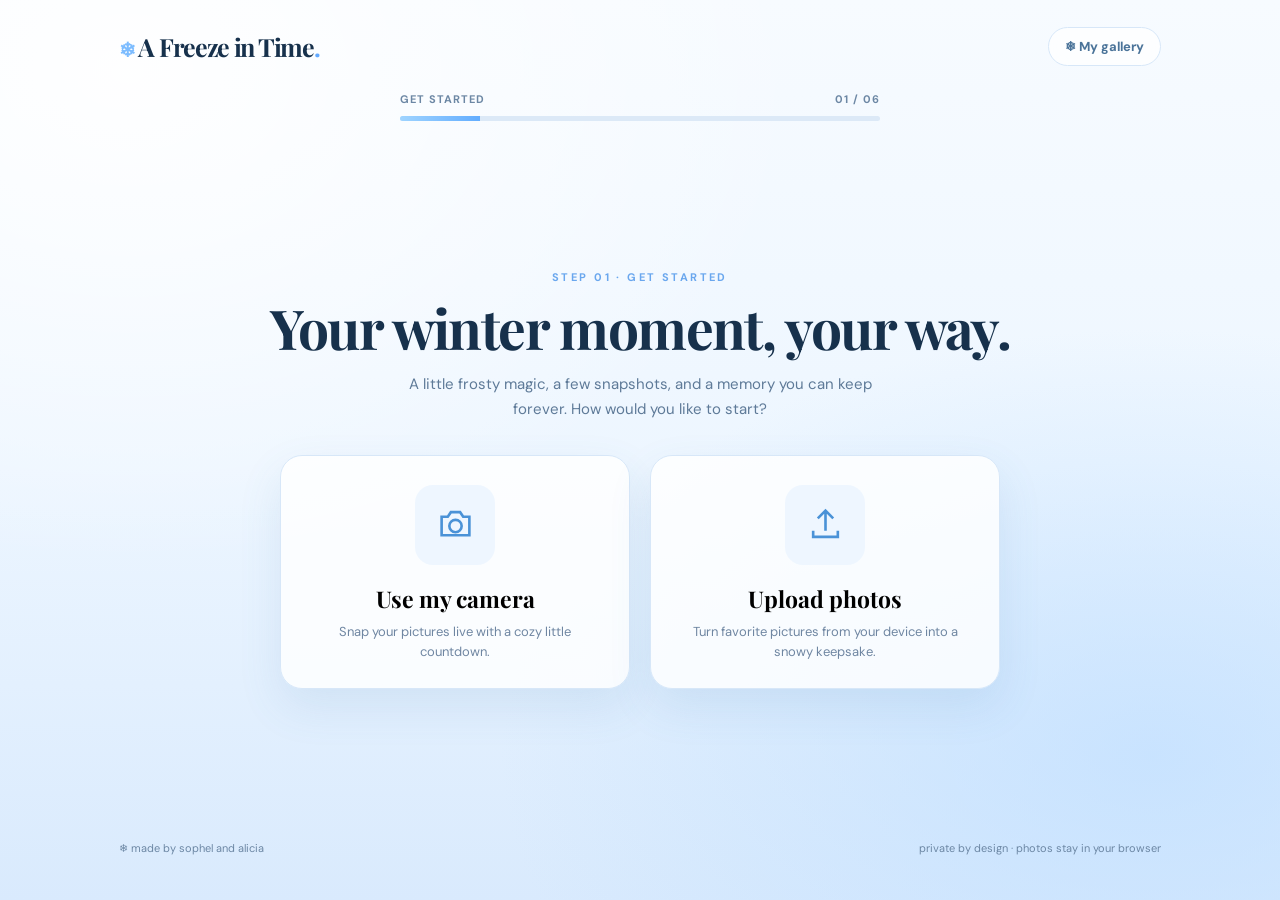
==== index.html @ fb5905a2 "Update title and footer text in index.html" ====
<!doctype html>
<html lang="en">
  <head>
    <meta charset="UTF-8" />
    <meta name="viewport" content="width=device-width,initial-scale=1.0" />
    <meta name="theme-color" content="#dff1ff" />
    <title>A Freeze In Time — Photos Captured in a Snowglobe</title>
    <link rel="preconnect" href="https://fonts.googleapis.com" />
    <link rel="preconnect" href="https://fonts.gstatic.com" crossorigin />
    <link
      href="https://fonts.googleapis.com/css2?family=DM+Sans:wght@400;500;600;700&family=Playfair+Display:wght@500;600;700&family=Dancing+Script:wght@400;500;600;700&display=swap"
      rel="stylesheet"
    />
    <link rel="stylesheet" href="style.css" />
  </head>
  <body>
    <div class="snow-layer" aria-hidden="true">
      <span class="snowflake">❄</span><span class="snowflake">❄</span
      ><span class="snowflake">✦</span><span class="snowflake">❄</span
      ><span class="snowflake">✦</span><span class="snowflake">❄</span
      ><span class="snowflake">✦</span><span class="snowflake">❄</span
      ><span class="snowflake">✦</span><span class="snowflake">❄</span
      ><span class="snowflake">✦</span><span class="snowflake">❄</span>
    </div>
    <div id="cursorSnow" aria-hidden="true"></div>
    <div class="shell">
      <header class="brand">
        <div class="logo">
          <span class="flower">❄</span> A Freeze in Time<span style="color: #62a9ff"
            >.</span
          >
        </div>
        <a class="gallery-top-link" href="gallery.html">❄ My gallery</a>
      </header>
      <div class="progress-wrap">
        <div class="progress-label">
          <span id="progressName">Let's begin</span
          ><span id="progressNum">01 / 06</span>
        </div>
        <div class="track"><div id="progressBar"></div></div>
      </div>
      <main id="main" aria-live="polite"></main>
      <footer class="footer">
        <span>❄ made by sophel and alicia</span
        ><span>private by design · photos stay in your browser</span>
      </footer>
    </div>
    <script src="gallery-db.js"></script>
    <script src="script.js"></script>
  </body>
</html>
---- style.css ----
:root{--ink:#372b34;--muted:#8c7c87;--pink:#d95b88;--light:#fff7f9;--border:#f1dce4;--shadow:0 22px 70px #a9527823}*{box-sizing:border-box}body{margin:0;font-family:'DM Sans',sans-serif;color:var(--ink);background:radial-gradient(ellipse at 12% 12%,#ffdae8 0,transparent 40%),radial-gradient(ellipse at 92% 84%,#ffefd9 0,transparent 41%),#fff9fb;min-height:100vh}button,input{font:inherit}button{cursor:pointer}button:disabled{opacity:.45;cursor:not-allowed}.shell{max-width:1090px;margin:auto;min-height:100vh;padding:27px 24px 45px;display:flex;flex-direction:column}.brand{display:flex;align-items:center;justify-content:space-between;gap:12px}.logo{font-family:'Playfair Display',serif;font-size:25px;font-weight:700;letter-spacing:-1.3px}.logo .flower{color:#de7fa3;font-family:sans-serif;font-size:20px}.pill{background:#fff;border:1px solid #f2dfe6;border-radius:100px;padding:9px 14px;color:#9b7a88;font-size:12px;font-weight:700;letter-spacing:.06em}.progress-wrap{width:min(480px,100%);margin:26px auto 0}.progress-label{display:flex;justify-content:space-between;color:#9a8490;font-size:11px;letter-spacing:.09em;text-transform:uppercase;font-weight:700;margin-bottom:10px}.track{height:5px;border-radius:6px;background:#f4dce6;overflow:hidden}.track>div{height:100%;width:16.66%;background:linear-gradient(90deg,#e99bbb,#d95886);transition:width .65s cubic-bezier(.2,.8,.2,1)}main{flex:1;position:relative;display:grid;place-items:center;padding:25px 0 8px}.screen{width:100%;animation:enter .54s cubic-bezier(.2,.7,.2,1) both}@keyframes enter{from{opacity:0;transform:translateY(22px) scale(.985);filter:blur(4px)}to{opacity:1;transform:translateY(0) scale(1);filter:blur(0)}}.step{text-align:center;text-transform:uppercase;letter-spacing:.22em;color:#cf7193;font-weight:700;font-size:11px}.heading{font-family:'Playfair Display',serif;text-align:center;font-size:clamp(35px,5vw,55px);line-height:1.16;letter-spacing:-1.6px;margin:12px 0}.sub{text-align:center;color:var(--muted);font-size:15px;max-width:500px;margin:0 auto 32px;line-height:1.7}.choice-grid{display:grid;grid-template-columns:1fr 1fr;gap:20px;max-width:720px;margin:0 auto}.choice{border:1px solid #efdce4;background:#fffdfd;border-radius:22px;box-shadow:0 12px 34px #b45a7612;padding:25px 22px;text-align:center;transition:transform .2s,box-shadow .2s,border-color .2s}.choice:hover,.choice:focus-visible{transform:translateY(-5px);box-shadow:var(--shadow);border-color:#e7a2bd}.choice-icon{display:grid;place-items:center;background:#fff0f5;border-radius:18px;width:80px;height:80px;margin:4px auto 18px;color:#ca5b83}.choice-icon svg{width:37px;height:37px;stroke:currentColor;fill:none;stroke-width:1.7}.choice h3{font-family:'Playfair Display',serif;font-size:23px;margin:0 0 8px}.choice p{margin:0;color:#998591;font-size:13px;line-height:1.6}.layout-grid{grid-template-columns:repeat(3,1fr);max-width:860px}.layout-choice{padding:20px 12px;display:flex;align-items:center;flex-direction:column}.mock{height:145px;margin:0 auto 18px;display:flex;gap:5px;align-items:center;justify-content:center;filter:drop-shadow(0 8px 6px #b9889c28)}.mini-strip{width:70px;background:#fff;padding:6px 6px 15px;border:1px solid #f0e2e6;box-shadow:0 2px 5px #57324417;display:flex;flex-direction:column;gap:4px}.mini-strip i{height:29px;background:linear-gradient(135deg,#ffd2e3,#caa6c8);display:block;border-radius:1px}.mini-strip.four i{height:23px}.mini-polaroid{width:120px;height:131px;padding:9px 9px 29px;background:#fff;box-shadow:0 2px 6px #5732441a;transform:rotate(-5deg)}.mini-polaroid i{width:100%;height:100%;display:block;background:linear-gradient(145deg,#e6c6da,#f7b4a5)}.actions{display:flex;align-items:center;justify-content:center;gap:13px;margin-top:29px;flex-wrap:wrap}.btn{border:0;border-radius:100px;padding:14px 27px;background:#d75d88;color:white;font-weight:700;box-shadow:0 9px 20px #d75d8830;transition:transform .2s,background .2s}.btn:hover:not(:disabled){transform:translateY(-2px);background:#c94e7b}.btn.secondary{background:white;color:#8c6177;border:1px solid #ecd5df;box-shadow:none}.btn.secondary:hover{background:#fff2f6}.capture-layout{display:grid;grid-template-columns:minmax(0,1.3fr) minmax(240px,.7fr);gap:22px;align-items:center;max-width:900px;margin:0 auto}.camera-shell{position:relative;background:#322d33;border-radius:24px;padding:12px;aspect-ratio:4/3;box-shadow:var(--shadow);overflow:hidden}.camera-shell video{height:100%;width:100%;object-fit:cover;transform:scaleX(-1);border-radius:14px}.camera-shell .count{position:absolute;inset:0;display:grid;place-items:center;color:white;font-size:clamp(100px,20vw,190px);font-weight:700;text-shadow:0 4px 24px #0009;background:#26192550;pointer-events:none}.camera-shell .hint{position:absolute;left:26px;bottom:24px;color:white;background:#0007;padding:8px 14px;border-radius:100px;font-size:12px}.shots-panel{background:#fff;border-radius:22px;padding:22px;border:1px solid var(--border)}.shots-panel h3{font-family:'Playfair Display',serif;font-size:23px;margin:0 0 5px}.shots-panel p{font-size:13px;color:var(--muted);line-height:1.6}.thumbs{display:grid;grid-template-columns:repeat(2,1fr);gap:10px;margin:16px 0}.thumb{aspect-ratio:4/3;border:2px dashed #efcfdc;border-radius:12px;display:grid;place-items:center;background:#fff8fa;color:#dcb1c2;font-size:13px;overflow:hidden}.thumb img{width:100%;height:100%;object-fit:cover}.thumb.active{border-color:#d95b88}.upload-panel{border:2px dashed #e5b6c8;background:#fffdfd;border-radius:24px;padding:35px 25px;text-align:center;max-width:680px;margin:auto}.upload-panel svg{width:48px;height:48px;color:#cc7397}.upload-panel h3{font-family:'Playfair Display',serif;font-size:23px}.upload-panel p{font-size:14px;color:var(--muted)}.uploaded-list{display:grid;grid-template-columns:repeat(4,minmax(0,1fr));gap:10px;max-width:680px;margin:16px auto 0}.uploaded-list .thumb{aspect-ratio:1}.fine{font-size:12px;color:var(--muted);text-align:center;margin-top:12px;line-height:1.5}.edit-layout{display:grid;grid-template-columns:1fr 1fr;align-items:center;gap:45px;max-width:820px;margin:auto}.preview-wrap{display:grid;place-items:center;min-height:340px}.preview-wrap canvas{max-width:100%;max-height:410px;width:auto;height:auto;box-shadow:0 17px 36px #5631442d;transform:rotate(-2deg);background:#fff}.options{background:#fff;border:1px solid var(--border);border-radius:23px;padding:27px;box-shadow:0 12px 36px #b45a7610}.options h3{font-family:'Playfair Display',serif;font-size:25px;margin:0 0 8px}.options p{color:var(--muted);font-size:13px;line-height:1.7}.swatches{display:flex;gap:12px;flex-wrap:wrap;margin:19px 0}.swatch{width:38px;height:38px;border:3px solid white;box-shadow:0 0 0 1px #e7d4dc;outline-offset:3px;border-radius:50%;transition:transform .2s}.swatch[aria-pressed="true"]{outline:2px solid #d95b88;transform:scale(1.1)}.note-label{font-weight:700;display:block;margin:14px 0 10px;font-size:13px}.note-input{width:100%;border:1px solid #ebd6de;border-radius:12px;padding:15px 16px;outline:none;background:#fffafd;color:#574452}.note-input:focus{border-color:#d95b88;box-shadow:0 0 0 3px #d95b8822}.result{text-align:center}.result canvas{display:block;margin:0 auto;max-height:min(53vh,500px);max-width:min(85vw,390px);width:auto;height:auto;transform:rotate(-2deg);box-shadow:0 20px 42px #72485d30;background:white}.sparkle{color:#d8618c;margin:0 0 8px;font-size:26px}.error{font-size:13px;color:#b8355a;margin:12px auto;text-align:center;max-width:620px}.footer{display:flex;justify-content:space-between;align-items:center;color:#b59da8;font-size:11px;padding-top:20px}.hide{display:none!important}@media(max-width:680px){.shell{padding:18px 16px 24px}.logo{font-size:21px}.pill{font-size:10px}.progress-wrap{margin-top:23px}.heading{font-size:36px}.sub{font-size:13px;margin-bottom:22px}.choice-grid{gap:11px}.choice{padding:20px 12px}.choice h3{font-size:18px}.choice p{font-size:12px}.choice-icon{width:65px;height:65px}.layout-grid{grid-template-columns:repeat(3,1fr)}.layout-choice{padding:14px 4px}.layout-choice h3{font-size:15px}.layout-choice p{font-size:11px}.mock{transform:scale(.75);margin:-12px auto 0}.capture-layout,.edit-layout{grid-template-columns:1fr;gap:20px}.camera-shell{max-width:540px;width:100%;margin:auto}.shots-panel{max-width:540px;width:100%;margin:auto}.thumbs{grid-template-columns:repeat(4,1fr)}.options{padding:23px}.preview-wrap{min-height:240px}.preview-wrap canvas{max-height:310px}.uploaded-list{gap:6px}.footer{font-size:10px}}
@media(prefers-reduced-motion:reduce){*,*:before,*:after{animation-duration:.01ms!important;transition-duration:.01ms!important}}

.gallery-top-link{font-size:13px;text-decoration:none;color:#a44772;background:#fff;border:1px solid #f1dce4;padding:10px 16px;border-radius:99px;font-weight:700;transition:transform .2s,background .2s}.gallery-top-link:hover{transform:translateY(-2px);background:#fff0f6}.save-status{font-size:12px;color:#826777;min-height:20px;margin-top:8px}
/* winter theme overrides */
:root{--ink:#17314c;--muted:#5e7a98;--pink:#62a9ff;--light:#f5fbff;--border:#d6e6f7;--shadow:0 22px 70px rgba(70,126,184,.18)}body{background:radial-gradient(ellipse at 10% 8%,rgba(255,255,255,.92) 0,rgba(255,255,255,0) 42%),radial-gradient(ellipse at 90% 84%,rgba(192,223,255,.72) 0,rgba(192,223,255,0) 40%),linear-gradient(180deg,#f7fbff 0%,#edf6ff 52%,#d9eafd 100%)!important;position:relative;overflow-x:hidden}.shell{position:relative;z-index:1}.logo .flower{color:#7cbcff!important}.step{color:#6aa7ee!important}.pill,.gallery-top-link{background:rgba(255,255,255,.72)!important;border-color:#d7e7f8!important;color:#4a7399!important;backdrop-filter:blur(10px)}.gallery-top-link:hover{background:#f2f9ff!important}.progress-label,.footer,.save-status{color:#6c87a4!important}.track{background:#dce9f7!important}.track>div{background:linear-gradient(90deg,#9fd4ff,#63adff)!important}.choice,.shots-panel,.options,.upload-panel{background:rgba(255,255,255,.82)!important;border-color:#d7e7f8!important;box-shadow:0 18px 44px rgba(77,128,185,.12)!important;backdrop-filter:blur(12px)}.choice:hover,.choice:focus-visible{border-color:#9bc9fb!important}.choice-icon{background:#eef6ff!important;color:#4a92d7!important}.choice p,.shots-panel p,.upload-panel p,.fine,.options p{color:#6f86a2!important}.mock{filter:drop-shadow(0 8px 6px rgba(109,148,187,.24))}.mini-strip{border-color:#d6e6f7!important;box-shadow:0 3px 8px rgba(37,74,110,.10)!important}.mini-strip i{background:linear-gradient(135deg,#c6e4ff,#dff5ff)!important}.mini-polaroid{box-shadow:0 3px 9px rgba(37,74,110,.12)!important}.mini-polaroid i{background:linear-gradient(145deg,#d9ebff,#f4fbff)!important}.btn{background:linear-gradient(90deg,#71b7ff,#83d3ff)!important;box-shadow:0 10px 24px rgba(92,161,241,.28)!important}.btn:hover:not(:disabled){background:linear-gradient(90deg,#5faaf8,#71caff)!important}.btn.secondary{background:rgba(255,255,255,.92)!important;color:#4f7090!important;border-color:#d6e6f7!important;box-shadow:none!important}.btn.secondary:hover{background:#f2f9ff!important}.camera-shell{background:#17314a!important;box-shadow:0 24px 64px rgba(24,61,100,.28)!important}.camera-shell .count{background:rgba(10,31,51,.35)!important}.camera-shell .hint{background:rgba(9,29,48,.55)!important}.thumb{border-color:#d9e8f8!important;background:#f5faff!important;color:#90afcf!important}.thumb.active{border-color:#63adff!important}.upload-panel{border-color:#b7d4f4!important}.upload-panel svg,.sparkle{color:#68acec!important}.preview-wrap canvas,.result canvas{box-shadow:0 18px 40px rgba(70,108,145,.25)!important}.swatch{box-shadow:0 0 0 1px #d9e8f8!important}.swatch[aria-pressed="true"]{outline:2px solid #63adff!important}.note-input{border-color:#d6e6f7!important;background:#fbfdff!important;color:#36506c!important}.note-input:focus{border-color:#63adff!important;box-shadow:0 0 0 3px rgba(99,173,255,.20)!important}.error{color:#527dad!important}.snow-layer{position:fixed;inset:0;overflow:hidden;pointer-events:none;z-index:0}.snowflake{position:absolute;top:-10%;color:rgba(255,255,255,.92);text-shadow:0 0 14px rgba(255,255,255,.58);user-select:none;animation:drift linear infinite}.snowflake:nth-child(1){left:4%;font-size:15px;animation-duration:13s;animation-delay:-1s}.snowflake:nth-child(2){left:13%;font-size:26px;animation-duration:18s;animation-delay:-8s}.snowflake:nth-child(3){left:21%;font-size:18px;animation-duration:15s;animation-delay:-6s}.snowflake:nth-child(4){left:31%;font-size:21px;animation-duration:19s;animation-delay:-11s}.snowflake:nth-child(5){left:42%;font-size:13px;animation-duration:12s;animation-delay:-3s}.snowflake:nth-child(6){left:53%;font-size:24px;animation-duration:17s;animation-delay:-9s}.snowflake:nth-child(7){left:64%;font-size:16px;animation-duration:14s;animation-delay:-5s}.snowflake:nth-child(8){left:74%;font-size:22px;animation-duration:20s;animation-delay:-14s}.snowflake:nth-child(9){left:82%;font-size:14px;animation-duration:16s;animation-delay:-7s}.snowflake:nth-child(10){left:89%;font-size:28px;animation-duration:18s;animation-delay:-10s}.snowflake:nth-child(11){left:95%;font-size:17px;animation-duration:13s;animation-delay:-4s}.snowflake:nth-child(12){left:58%;font-size:12px;animation-duration:11s;animation-delay:-2s}@keyframes drift{0%{transform:translate3d(0,-12vh,0) rotate(0deg);opacity:0}10%,85%{opacity:.95}100%{transform:translate3d(-28px,112vh,0) rotate(240deg);opacity:0}}#cursorSnow{position:fixed;inset:0;pointer-events:none;overflow:hidden;z-index:4}.cursor-flake{position:fixed;left:0;top:0;transform:translate(-50%,-50%);color:rgba(255,255,255,.96);text-shadow:0 0 10px rgba(255,255,255,.7);animation:cursorSnowFade .9s ease-out forwards;will-change:transform,opacity;user-select:none}@keyframes cursorSnowFade{0%{opacity:0;transform:translate(-50%,-50%) scale(.6)}12%{opacity:1}100%{opacity:0;transform:translate(calc(-50% + var(--dx,0px)),calc(-50% + var(--dy,22px))) scale(1.45)}}@media(prefers-reduced-motion:reduce){.snowflake,.cursor-flake{animation:none!important;opacity:.25}}

/* Illustrated photo frame selection */
.print-section{font:600 20px 'Playfair Display',serif;text-align:center;color:#416991;margin:20px 0 17px}.print-section-spaced{margin-top:32px}.illustrated-grid{display:grid;grid-template-columns:repeat(4,minmax(0,1fr));gap:15px;max-width:900px;margin:0 auto}.frame-choice{display:flex;align-items:center;flex-direction:column;justify-content:space-between;padding:15px 10px 18px;min-height:260px}.frame-image{display:flex;align-items:center;justify-content:center;width:100%;height:188px;background:linear-gradient(150deg,#f2f9ff,#e6f1ff);border-radius:14px;overflow:hidden;margin-bottom:12px}.frame-image img{max-height:180px;max-width:94%;object-fit:contain;filter:drop-shadow(0 5px 6px rgba(45,76,116,.18))}.frame-choice strong{font:600 17px 'Playfair Display',serif}.frame-count{font-size:12px;color:#6889ab;margin-top:5px}.special-badge{padding:14px;border-radius:14px;background:#eff7ff;color:#41719e;font-size:13px;font-weight:600;margin-top:20px}@media(max-width:680px){.illustrated-grid{grid-template-columns:repeat(2,minmax(0,1fr));gap:10px}.frame-choice{min-height:225px;padding:10px 7px 14px}.frame-image{height:150px}.frame-image img{max-height:142px}.frame-choice strong{font-size:15px}.print-section{font-size:18px}}
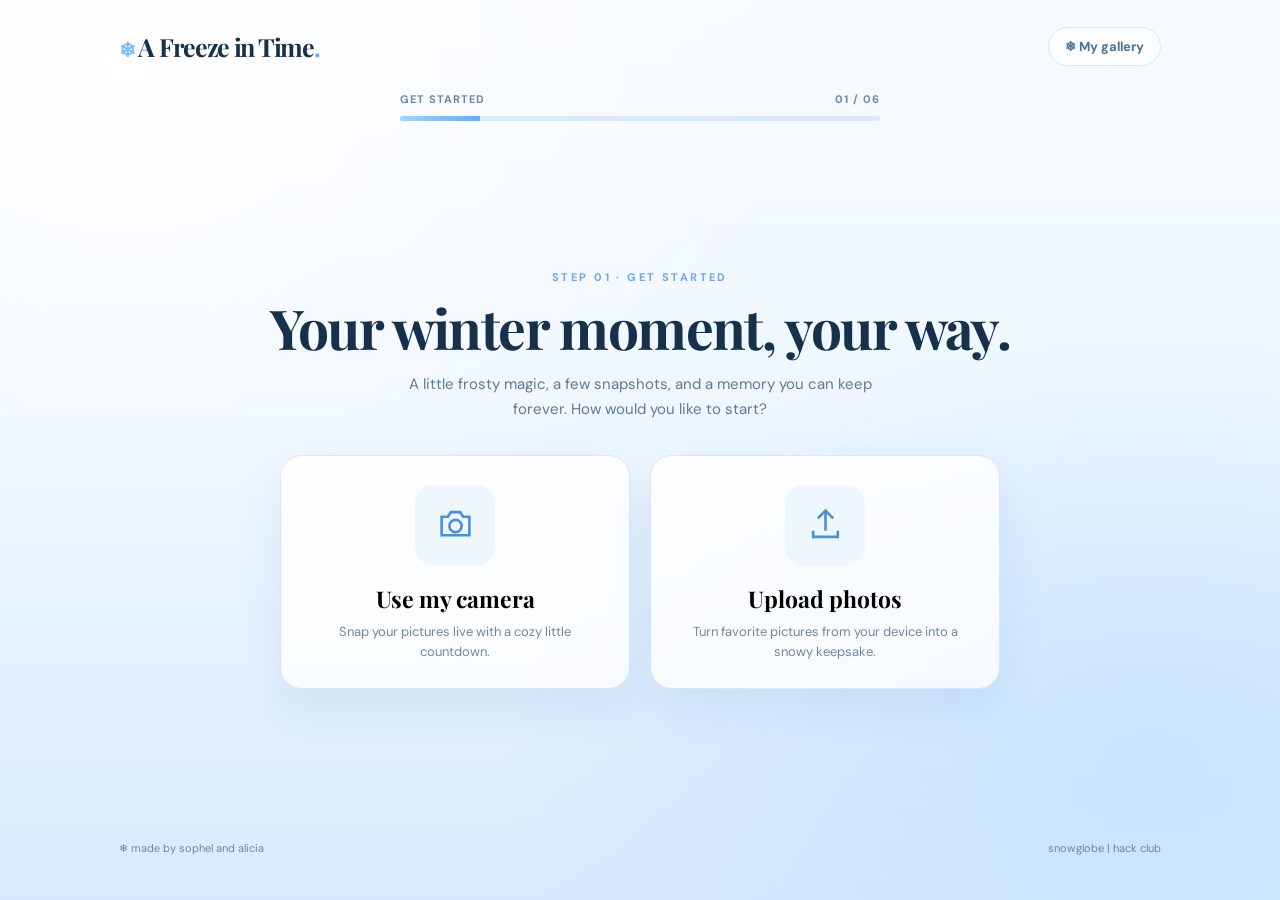
==== commit 4f45418e: "Update title and footer content in index.html" ====
--- a/index.html
+++ b/index.html
@@ -4,7 +4,7 @@
     <meta charset="UTF-8" />
     <meta name="viewport" content="width=device-width,initial-scale=1.0" />
     <meta name="theme-color" content="#dff1ff" />
-    <title>A Freeze In Time — Photos Captured in a Snowglobe</title>
+    <title>A Freeze In Time</title>
     <link rel="preconnect" href="https://fonts.googleapis.com" />
     <link rel="preconnect" href="https://fonts.gstatic.com" crossorigin />
     <link
@@ -42,7 +42,7 @@
       <main id="main" aria-live="polite"></main>
       <footer class="footer">
         <span>❄ made by sophel and alicia</span
-        ><span>private by design · photos stay in your browser</span>
+        ><span>snowglobe | hack club</span>
       </footer>
     </div>
     <script src="gallery-db.js"></script>
--- a/style.css
+++ b/style.css
@@ -1,9 +1,1023 @@
-:root{--ink:#372b34;--muted:#8c7c87;--pink:#d95b88;--light:#fff7f9;--border:#f1dce4;--shadow:0 22px 70px #a9527823}*{box-sizing:border-box}body{margin:0;font-family:'DM Sans',sans-serif;color:var(--ink);background:radial-gradient(ellipse at 12% 12%,#ffdae8 0,transparent 40%),radial-gradient(ellipse at 92% 84%,#ffefd9 0,transparent 41%),#fff9fb;min-height:100vh}button,input{font:inherit}button{cursor:pointer}button:disabled{opacity:.45;cursor:not-allowed}.shell{max-width:1090px;margin:auto;min-height:100vh;padding:27px 24px 45px;display:flex;flex-direction:column}.brand{display:flex;align-items:center;justify-content:space-between;gap:12px}.logo{font-family:'Playfair Display',serif;font-size:25px;font-weight:700;letter-spacing:-1.3px}.logo .flower{color:#de7fa3;font-family:sans-serif;font-size:20px}.pill{background:#fff;border:1px solid #f2dfe6;border-radius:100px;padding:9px 14px;color:#9b7a88;font-size:12px;font-weight:700;letter-spacing:.06em}.progress-wrap{width:min(480px,100%);margin:26px auto 0}.progress-label{display:flex;justify-content:space-between;color:#9a8490;font-size:11px;letter-spacing:.09em;text-transform:uppercase;font-weight:700;margin-bottom:10px}.track{height:5px;border-radius:6px;background:#f4dce6;overflow:hidden}.track>div{height:100%;width:16.66%;background:linear-gradient(90deg,#e99bbb,#d95886);transition:width .65s cubic-bezier(.2,.8,.2,1)}main{flex:1;position:relative;display:grid;place-items:center;padding:25px 0 8px}.screen{width:100%;animation:enter .54s cubic-bezier(.2,.7,.2,1) both}@keyframes enter{from{opacity:0;transform:translateY(22px) scale(.985);filter:blur(4px)}to{opacity:1;transform:translateY(0) scale(1);filter:blur(0)}}.step{text-align:center;text-transform:uppercase;letter-spacing:.22em;color:#cf7193;font-weight:700;font-size:11px}.heading{font-family:'Playfair Display',serif;text-align:center;font-size:clamp(35px,5vw,55px);line-height:1.16;letter-spacing:-1.6px;margin:12px 0}.sub{text-align:center;color:var(--muted);font-size:15px;max-width:500px;margin:0 auto 32px;line-height:1.7}.choice-grid{display:grid;grid-template-columns:1fr 1fr;gap:20px;max-width:720px;margin:0 auto}.choice{border:1px solid #efdce4;background:#fffdfd;border-radius:22px;box-shadow:0 12px 34px #b45a7612;padding:25px 22px;text-align:center;transition:transform .2s,box-shadow .2s,border-color .2s}.choice:hover,.choice:focus-visible{transform:translateY(-5px);box-shadow:var(--shadow);border-color:#e7a2bd}.choice-icon{display:grid;place-items:center;background:#fff0f5;border-radius:18px;width:80px;height:80px;margin:4px auto 18px;color:#ca5b83}.choice-icon svg{width:37px;height:37px;stroke:currentColor;fill:none;stroke-width:1.7}.choice h3{font-family:'Playfair Display',serif;font-size:23px;margin:0 0 8px}.choice p{margin:0;color:#998591;font-size:13px;line-height:1.6}.layout-grid{grid-template-columns:repeat(3,1fr);max-width:860px}.layout-choice{padding:20px 12px;display:flex;align-items:center;flex-direction:column}.mock{height:145px;margin:0 auto 18px;display:flex;gap:5px;align-items:center;justify-content:center;filter:drop-shadow(0 8px 6px #b9889c28)}.mini-strip{width:70px;background:#fff;padding:6px 6px 15px;border:1px solid #f0e2e6;box-shadow:0 2px 5px #57324417;display:flex;flex-direction:column;gap:4px}.mini-strip i{height:29px;background:linear-gradient(135deg,#ffd2e3,#caa6c8);display:block;border-radius:1px}.mini-strip.four i{height:23px}.mini-polaroid{width:120px;height:131px;padding:9px 9px 29px;background:#fff;box-shadow:0 2px 6px #5732441a;transform:rotate(-5deg)}.mini-polaroid i{width:100%;height:100%;display:block;background:linear-gradient(145deg,#e6c6da,#f7b4a5)}.actions{display:flex;align-items:center;justify-content:center;gap:13px;margin-top:29px;flex-wrap:wrap}.btn{border:0;border-radius:100px;padding:14px 27px;background:#d75d88;color:white;font-weight:700;box-shadow:0 9px 20px #d75d8830;transition:transform .2s,background .2s}.btn:hover:not(:disabled){transform:translateY(-2px);background:#c94e7b}.btn.secondary{background:white;color:#8c6177;border:1px solid #ecd5df;box-shadow:none}.btn.secondary:hover{background:#fff2f6}.capture-layout{display:grid;grid-template-columns:minmax(0,1.3fr) minmax(240px,.7fr);gap:22px;align-items:center;max-width:900px;margin:0 auto}.camera-shell{position:relative;background:#322d33;border-radius:24px;padding:12px;aspect-ratio:4/3;box-shadow:var(--shadow);overflow:hidden}.camera-shell video{height:100%;width:100%;object-fit:cover;transform:scaleX(-1);border-radius:14px}.camera-shell .count{position:absolute;inset:0;display:grid;place-items:center;color:white;font-size:clamp(100px,20vw,190px);font-weight:700;text-shadow:0 4px 24px #0009;background:#26192550;pointer-events:none}.camera-shell .hint{position:absolute;left:26px;bottom:24px;color:white;background:#0007;padding:8px 14px;border-radius:100px;font-size:12px}.shots-panel{background:#fff;border-radius:22px;padding:22px;border:1px solid var(--border)}.shots-panel h3{font-family:'Playfair Display',serif;font-size:23px;margin:0 0 5px}.shots-panel p{font-size:13px;color:var(--muted);line-height:1.6}.thumbs{display:grid;grid-template-columns:repeat(2,1fr);gap:10px;margin:16px 0}.thumb{aspect-ratio:4/3;border:2px dashed #efcfdc;border-radius:12px;display:grid;place-items:center;background:#fff8fa;color:#dcb1c2;font-size:13px;overflow:hidden}.thumb img{width:100%;height:100%;object-fit:cover}.thumb.active{border-color:#d95b88}.upload-panel{border:2px dashed #e5b6c8;background:#fffdfd;border-radius:24px;padding:35px 25px;text-align:center;max-width:680px;margin:auto}.upload-panel svg{width:48px;height:48px;color:#cc7397}.upload-panel h3{font-family:'Playfair Display',serif;font-size:23px}.upload-panel p{font-size:14px;color:var(--muted)}.uploaded-list{display:grid;grid-template-columns:repeat(4,minmax(0,1fr));gap:10px;max-width:680px;margin:16px auto 0}.uploaded-list .thumb{aspect-ratio:1}.fine{font-size:12px;color:var(--muted);text-align:center;margin-top:12px;line-height:1.5}.edit-layout{display:grid;grid-template-columns:1fr 1fr;align-items:center;gap:45px;max-width:820px;margin:auto}.preview-wrap{display:grid;place-items:center;min-height:340px}.preview-wrap canvas{max-width:100%;max-height:410px;width:auto;height:auto;box-shadow:0 17px 36px #5631442d;transform:rotate(-2deg);background:#fff}.options{background:#fff;border:1px solid var(--border);border-radius:23px;padding:27px;box-shadow:0 12px 36px #b45a7610}.options h3{font-family:'Playfair Display',serif;font-size:25px;margin:0 0 8px}.options p{color:var(--muted);font-size:13px;line-height:1.7}.swatches{display:flex;gap:12px;flex-wrap:wrap;margin:19px 0}.swatch{width:38px;height:38px;border:3px solid white;box-shadow:0 0 0 1px #e7d4dc;outline-offset:3px;border-radius:50%;transition:transform .2s}.swatch[aria-pressed="true"]{outline:2px solid #d95b88;transform:scale(1.1)}.note-label{font-weight:700;display:block;margin:14px 0 10px;font-size:13px}.note-input{width:100%;border:1px solid #ebd6de;border-radius:12px;padding:15px 16px;outline:none;background:#fffafd;color:#574452}.note-input:focus{border-color:#d95b88;box-shadow:0 0 0 3px #d95b8822}.result{text-align:center}.result canvas{display:block;margin:0 auto;max-height:min(53vh,500px);max-width:min(85vw,390px);width:auto;height:auto;transform:rotate(-2deg);box-shadow:0 20px 42px #72485d30;background:white}.sparkle{color:#d8618c;margin:0 0 8px;font-size:26px}.error{font-size:13px;color:#b8355a;margin:12px auto;text-align:center;max-width:620px}.footer{display:flex;justify-content:space-between;align-items:center;color:#b59da8;font-size:11px;padding-top:20px}.hide{display:none!important}@media(max-width:680px){.shell{padding:18px 16px 24px}.logo{font-size:21px}.pill{font-size:10px}.progress-wrap{margin-top:23px}.heading{font-size:36px}.sub{font-size:13px;margin-bottom:22px}.choice-grid{gap:11px}.choice{padding:20px 12px}.choice h3{font-size:18px}.choice p{font-size:12px}.choice-icon{width:65px;height:65px}.layout-grid{grid-template-columns:repeat(3,1fr)}.layout-choice{padding:14px 4px}.layout-choice h3{font-size:15px}.layout-choice p{font-size:11px}.mock{transform:scale(.75);margin:-12px auto 0}.capture-layout,.edit-layout{grid-template-columns:1fr;gap:20px}.camera-shell{max-width:540px;width:100%;margin:auto}.shots-panel{max-width:540px;width:100%;margin:auto}.thumbs{grid-template-columns:repeat(4,1fr)}.options{padding:23px}.preview-wrap{min-height:240px}.preview-wrap canvas{max-height:310px}.uploaded-list{gap:6px}.footer{font-size:10px}}
-@media(prefers-reduced-motion:reduce){*,*:before,*:after{animation-duration:.01ms!important;transition-duration:.01ms!important}}
+:root {
+  --ink: #372b34;
+  --muted: #8c7c87;
+  --pink: #d95b88;
+  --light: #fff7f9;
+  --border: #f1dce4;
+  --shadow: 0 22px 70px #a9527823;
+}
+* {
+  box-sizing: border-box;
+}
+body {
+  margin: 0;
+  font-family: "DM Sans", sans-serif;
+  color: var(--ink);
+  background:
+    radial-gradient(ellipse at 12% 12%, #ffdae8 0, transparent 40%),
+    radial-gradient(ellipse at 92% 84%, #ffefd9 0, transparent 41%), #fff9fb;
+  min-height: 100vh;
+}
+button,
+input {
+  font: inherit;
+}
+button {
+  cursor: pointer;
+}
+button:disabled {
+  opacity: 0.45;
+  cursor: not-allowed;
+}
+.shell {
+  max-width: 1090px;
+  margin: auto;
+  min-height: 100vh;
+  padding: 27px 24px 45px;
+  display: flex;
+  flex-direction: column;
+}
+.brand {
+  display: flex;
+  align-items: center;
+  justify-content: space-between;
+  gap: 12px;
+}
+.logo {
+  font-family: "Playfair Display", serif;
+  font-size: 25px;
+  font-weight: 700;
+  letter-spacing: -1.3px;
+}
+.logo .flower {
+  color: #de7fa3;
+  font-family: sans-serif;
+  font-size: 20px;
+}
+.pill {
+  background: #fff;
+  border: 1px solid #f2dfe6;
+  border-radius: 100px;
+  padding: 9px 14px;
+  color: #9b7a88;
+  font-size: 12px;
+  font-weight: 700;
+  letter-spacing: 0.06em;
+}
+.progress-wrap {
+  width: min(480px, 100%);
+  margin: 26px auto 0;
+}
+.progress-label {
+  display: flex;
+  justify-content: space-between;
+  color: #9a8490;
+  font-size: 11px;
+  letter-spacing: 0.09em;
+  text-transform: uppercase;
+  font-weight: 700;
+  margin-bottom: 10px;
+}
+.track {
+  height: 5px;
+  border-radius: 6px;
+  background: #f4dce6;
+  overflow: hidden;
+}
+.track > div {
+  height: 100%;
+  width: 16.66%;
+  background: linear-gradient(90deg, #e99bbb, #d95886);
+  transition: width 0.65s cubic-bezier(0.2, 0.8, 0.2, 1);
+}
+main {
+  flex: 1;
+  position: relative;
+  display: grid;
+  place-items: center;
+  padding: 25px 0 8px;
+}
+.screen {
+  width: 100%;
+  animation: enter 0.54s cubic-bezier(0.2, 0.7, 0.2, 1) both;
+}
+@keyframes enter {
+  from {
+    opacity: 0;
+    transform: translateY(22px) scale(0.985);
+    filter: blur(4px);
+  }
+  to {
+    opacity: 1;
+    transform: translateY(0) scale(1);
+    filter: blur(0);
+  }
+}
+.step {
+  text-align: center;
+  text-transform: uppercase;
+  letter-spacing: 0.22em;
+  color: #cf7193;
+  font-weight: 700;
+  font-size: 11px;
+}
+.heading {
+  font-family: "Playfair Display", serif;
+  text-align: center;
+  font-size: clamp(35px, 5vw, 55px);
+  line-height: 1.16;
+  letter-spacing: -1.6px;
+  margin: 12px 0;
+}
+.sub {
+  text-align: center;
+  color: var(--muted);
+  font-size: 15px;
+  max-width: 500px;
+  margin: 0 auto 32px;
+  line-height: 1.7;
+}
+.choice-grid {
+  display: grid;
+  grid-template-columns: 1fr 1fr;
+  gap: 20px;
+  max-width: 720px;
+  margin: 0 auto;
+}
+.choice {
+  border: 1px solid #efdce4;
+  background: #fffdfd;
+  border-radius: 22px;
+  box-shadow: 0 12px 34px #b45a7612;
+  padding: 25px 22px;
+  text-align: center;
+  transition:
+    transform 0.2s,
+    box-shadow 0.2s,
+    border-color 0.2s;
+}
+.choice:hover,
+.choice:focus-visible {
+  transform: translateY(-5px);
+  box-shadow: var(--shadow);
+  border-color: #e7a2bd;
+}
+.choice-icon {
+  display: grid;
+  place-items: center;
+  background: #fff0f5;
+  border-radius: 18px;
+  width: 80px;
+  height: 80px;
+  margin: 4px auto 18px;
+  color: #ca5b83;
+}
+.choice-icon svg {
+  width: 37px;
+  height: 37px;
+  stroke: currentColor;
+  fill: none;
+  stroke-width: 1.7;
+}
+.choice h3 {
+  font-family: "Playfair Display", serif;
+  font-size: 23px;
+  margin: 0 0 8px;
+}
+.choice p {
+  margin: 0;
+  color: #998591;
+  font-size: 13px;
+  line-height: 1.6;
+}
+.layout-grid {
+  grid-template-columns: repeat(3, 1fr);
+  max-width: 860px;
+}
+.layout-choice {
+  padding: 20px 12px;
+  display: flex;
+  align-items: center;
+  flex-direction: column;
+}
+.mock {
+  height: 145px;
+  margin: 0 auto 18px;
+  display: flex;
+  gap: 5px;
+  align-items: center;
+  justify-content: center;
+  filter: drop-shadow(0 8px 6px #b9889c28);
+}
+.mini-strip {
+  width: 70px;
+  background: #fff;
+  padding: 6px 6px 15px;
+  border: 1px solid #f0e2e6;
+  box-shadow: 0 2px 5px #57324417;
+  display: flex;
+  flex-direction: column;
+  gap: 4px;
+}
+.mini-strip i {
+  height: 29px;
+  background: linear-gradient(135deg, #ffd2e3, #caa6c8);
+  display: block;
+  border-radius: 1px;
+}
+.mini-strip.four i {
+  height: 23px;
+}
+.mini-polaroid {
+  width: 120px;
+  height: 131px;
+  padding: 9px 9px 29px;
+  background: #fff;
+  box-shadow: 0 2px 6px #5732441a;
+  transform: rotate(-5deg);
+}
+.mini-polaroid i {
+  width: 100%;
+  height: 100%;
+  display: block;
+  background: linear-gradient(145deg, #e6c6da, #f7b4a5);
+}
+.actions {
+  display: flex;
+  align-items: center;
+  justify-content: center;
+  gap: 13px;
+  margin-top: 29px;
+  flex-wrap: wrap;
+}
+.btn {
+  border: 0;
+  border-radius: 100px;
+  padding: 14px 27px;
+  background: #d75d88;
+  color: white;
+  font-weight: 700;
+  box-shadow: 0 9px 20px #d75d8830;
+  transition:
+    transform 0.2s,
+    background 0.2s;
+}
+.btn:hover:not(:disabled) {
+  transform: translateY(-2px);
+  background: #c94e7b;
+}
+.btn.secondary {
+  background: white;
+  color: #8c6177;
+  border: 1px solid #ecd5df;
+  box-shadow: none;
+}
+.btn.secondary:hover {
+  background: #fff2f6;
+}
+.capture-layout {
+  display: grid;
+  grid-template-columns: minmax(0, 1.3fr) minmax(240px, 0.7fr);
+  gap: 22px;
+  align-items: center;
+  max-width: 900px;
+  margin: 0 auto;
+}
+.camera-shell {
+  position: relative;
+  background: #322d33;
+  border-radius: 24px;
+  padding: 12px;
+  aspect-ratio: 4/3;
+  box-shadow: var(--shadow);
+  overflow: hidden;
+}
+.camera-shell video {
+  height: 100%;
+  width: 100%;
+  object-fit: cover;
+  transform: scaleX(-1);
+  border-radius: 14px;
+}
+.camera-shell .count {
+  position: absolute;
+  inset: 0;
+  display: grid;
+  place-items: center;
+  color: white;
+  font-size: clamp(100px, 20vw, 190px);
+  font-weight: 700;
+  text-shadow: 0 4px 24px #0009;
+  background: #26192550;
+  pointer-events: none;
+}
+.camera-shell .hint {
+  position: absolute;
+  left: 26px;
+  bottom: 24px;
+  color: white;
+  background: #0007;
+  padding: 8px 14px;
+  border-radius: 100px;
+  font-size: 12px;
+}
+.shots-panel {
+  background: #fff;
+  border-radius: 22px;
+  padding: 22px;
+  border: 1px solid var(--border);
+}
+.shots-panel h3 {
+  font-family: "Playfair Display", serif;
+  font-size: 23px;
+  margin: 0 0 5px;
+}
+.shots-panel p {
+  font-size: 13px;
+  color: var(--muted);
+  line-height: 1.6;
+}
+.thumbs {
+  display: grid;
+  grid-template-columns: repeat(2, 1fr);
+  gap: 10px;
+  margin: 16px 0;
+}
+.thumb {
+  aspect-ratio: 4/3;
+  border: 2px dashed #efcfdc;
+  border-radius: 12px;
+  display: grid;
+  place-items: center;
+  background: #fff8fa;
+  color: #dcb1c2;
+  font-size: 13px;
+  overflow: hidden;
+}
+.thumb img {
+  width: 100%;
+  height: 100%;
+  object-fit: cover;
+}
+.thumb.active {
+  border-color: #d95b88;
+}
+.upload-panel {
+  border: 2px dashed #e5b6c8;
+  background: #fffdfd;
+  border-radius: 24px;
+  padding: 35px 25px;
+  text-align: center;
+  max-width: 680px;
+  margin: auto;
+}
+.upload-panel svg {
+  width: 48px;
+  height: 48px;
+  color: #cc7397;
+}
+.upload-panel h3 {
+  font-family: "Playfair Display", serif;
+  font-size: 23px;
+}
+.upload-panel p {
+  font-size: 14px;
+  color: var(--muted);
+}
+.uploaded-list {
+  display: grid;
+  grid-template-columns: repeat(4, minmax(0, 1fr));
+  gap: 10px;
+  max-width: 680px;
+  margin: 16px auto 0;
+}
+.uploaded-list .thumb {
+  aspect-ratio: 1;
+}
+.fine {
+  font-size: 12px;
+  color: var(--muted);
+  text-align: center;
+  margin-top: 12px;
+  line-height: 1.5;
+}
+.edit-layout {
+  display: grid;
+  grid-template-columns: 1fr 1fr;
+  align-items: center;
+  gap: 45px;
+  max-width: 820px;
+  margin: auto;
+}
+.preview-wrap {
+  display: grid;
+  place-items: center;
+  min-height: 340px;
+}
+.preview-wrap canvas {
+  max-width: 100%;
+  max-height: 410px;
+  width: auto;
+  height: auto;
+  box-shadow: 0 17px 36px #5631442d;
+  transform: rotate(-2deg);
+  background: #fff;
+}
+.options {
+  background: #fff;
+  border: 1px solid var(--border);
+  border-radius: 23px;
+  padding: 27px;
+  box-shadow: 0 12px 36px #b45a7610;
+}
+.options h3 {
+  font-family: "Playfair Display", serif;
+  font-size: 25px;
+  margin: 0 0 8px;
+}
+.options p {
+  color: var(--muted);
+  font-size: 13px;
+  line-height: 1.7;
+}
+.swatches {
+  display: flex;
+  gap: 12px;
+  flex-wrap: wrap;
+  margin: 19px 0;
+}
+.swatch {
+  width: 38px;
+  height: 38px;
+  border: 3px solid white;
+  box-shadow: 0 0 0 1px #e7d4dc;
+  outline-offset: 3px;
+  border-radius: 50%;
+  transition: transform 0.2s;
+}
+.swatch[aria-pressed="true"] {
+  outline: 2px solid #d95b88;
+  transform: scale(1.1);
+}
+.note-label {
+  font-weight: 700;
+  display: block;
+  margin: 14px 0 10px;
+  font-size: 13px;
+}
+.note-input {
+  width: 100%;
+  border: 1px solid #ebd6de;
+  border-radius: 12px;
+  padding: 15px 16px;
+  outline: none;
+  background: #fffafd;
+  color: #574452;
+}
+.note-input:focus {
+  border-color: #d95b88;
+  box-shadow: 0 0 0 3px #d95b8822;
+}
+.result {
+  text-align: center;
+}
+.result canvas {
+  display: block;
+  margin: 0 auto;
+  max-height: min(53vh, 500px);
+  max-width: min(85vw, 390px);
+  width: auto;
+  height: auto;
+  transform: rotate(-2deg);
+  box-shadow: 0 20px 42px #72485d30;
+  background: white;
+}
+.sparkle {
+  color: #d8618c;
+  margin: 0 0 8px;
+  font-size: 26px;
+}
+.error {
+  font-size: 13px;
+  color: #b8355a;
+  margin: 12px auto;
+  text-align: center;
+  max-width: 620px;
+}
+.footer {
+  display: flex;
+  justify-content: space-between;
+  align-items: center;
+  color: #b59da8;
+  font-size: 11px;
+  padding-top: 20px;
+}
+.hide {
+  display: none !important;
+}
+@media (max-width: 680px) {
+  .shell {
+    padding: 18px 16px 24px;
+  }
+  .logo {
+    font-size: 21px;
+  }
+  .pill {
+    font-size: 10px;
+  }
+  .progress-wrap {
+    margin-top: 23px;
+  }
+  .heading {
+    font-size: 36px;
+  }
+  .sub {
+    font-size: 13px;
+    margin-bottom: 22px;
+  }
+  .choice-grid {
+    gap: 11px;
+  }
+  .choice {
+    padding: 20px 12px;
+  }
+  .choice h3 {
+    font-size: 18px;
+  }
+  .choice p {
+    font-size: 12px;
+  }
+  .choice-icon {
+    width: 65px;
+    height: 65px;
+  }
+  .layout-grid {
+    grid-template-columns: repeat(3, 1fr);
+  }
+  .layout-choice {
+    padding: 14px 4px;
+  }
+  .layout-choice h3 {
+    font-size: 15px;
+  }
+  .layout-choice p {
+    font-size: 11px;
+  }
+  .mock {
+    transform: scale(0.75);
+    margin: -12px auto 0;
+  }
+  .capture-layout,
+  .edit-layout {
+    grid-template-columns: 1fr;
+    gap: 20px;
+  }
+  .camera-shell {
+    max-width: 540px;
+    width: 100%;
+    margin: auto;
+  }
+  .shots-panel {
+    max-width: 540px;
+    width: 100%;
+    margin: auto;
+  }
+  .thumbs {
+    grid-template-columns: repeat(4, 1fr);
+  }
+  .options {
+    padding: 23px;
+  }
+  .preview-wrap {
+    min-height: 240px;
+  }
+  .preview-wrap canvas {
+    max-height: 310px;
+  }
+  .uploaded-list {
+    gap: 6px;
+  }
+  .footer {
+    font-size: 10px;
+  }
+}
+@media (prefers-reduced-motion: reduce) {
+  *,
+  *:before,
+  *:after {
+    animation-duration: 0.01ms !important;
+    transition-duration: 0.01ms !important;
+  }
+}
 
-.gallery-top-link{font-size:13px;text-decoration:none;color:#a44772;background:#fff;border:1px solid #f1dce4;padding:10px 16px;border-radius:99px;font-weight:700;transition:transform .2s,background .2s}.gallery-top-link:hover{transform:translateY(-2px);background:#fff0f6}.save-status{font-size:12px;color:#826777;min-height:20px;margin-top:8px}
+.gallery-top-link {
+  font-size: 13px;
+  text-decoration: none;
+  color: #a44772;
+  background: #fff;
+  border: 1px solid #f1dce4;
+  padding: 10px 16px;
+  border-radius: 99px;
+  font-weight: 700;
+  transition:
+    transform 0.2s,
+    background 0.2s;
+}
+.gallery-top-link:hover {
+  transform: translateY(-2px);
+  background: #fff0f6;
+}
+.save-status {
+  font-size: 12px;
+  color: #826777;
+  min-height: 20px;
+  margin-top: 8px;
+}
 /* winter theme overrides */
-:root{--ink:#17314c;--muted:#5e7a98;--pink:#62a9ff;--light:#f5fbff;--border:#d6e6f7;--shadow:0 22px 70px rgba(70,126,184,.18)}body{background:radial-gradient(ellipse at 10% 8%,rgba(255,255,255,.92) 0,rgba(255,255,255,0) 42%),radial-gradient(ellipse at 90% 84%,rgba(192,223,255,.72) 0,rgba(192,223,255,0) 40%),linear-gradient(180deg,#f7fbff 0%,#edf6ff 52%,#d9eafd 100%)!important;position:relative;overflow-x:hidden}.shell{position:relative;z-index:1}.logo .flower{color:#7cbcff!important}.step{color:#6aa7ee!important}.pill,.gallery-top-link{background:rgba(255,255,255,.72)!important;border-color:#d7e7f8!important;color:#4a7399!important;backdrop-filter:blur(10px)}.gallery-top-link:hover{background:#f2f9ff!important}.progress-label,.footer,.save-status{color:#6c87a4!important}.track{background:#dce9f7!important}.track>div{background:linear-gradient(90deg,#9fd4ff,#63adff)!important}.choice,.shots-panel,.options,.upload-panel{background:rgba(255,255,255,.82)!important;border-color:#d7e7f8!important;box-shadow:0 18px 44px rgba(77,128,185,.12)!important;backdrop-filter:blur(12px)}.choice:hover,.choice:focus-visible{border-color:#9bc9fb!important}.choice-icon{background:#eef6ff!important;color:#4a92d7!important}.choice p,.shots-panel p,.upload-panel p,.fine,.options p{color:#6f86a2!important}.mock{filter:drop-shadow(0 8px 6px rgba(109,148,187,.24))}.mini-strip{border-color:#d6e6f7!important;box-shadow:0 3px 8px rgba(37,74,110,.10)!important}.mini-strip i{background:linear-gradient(135deg,#c6e4ff,#dff5ff)!important}.mini-polaroid{box-shadow:0 3px 9px rgba(37,74,110,.12)!important}.mini-polaroid i{background:linear-gradient(145deg,#d9ebff,#f4fbff)!important}.btn{background:linear-gradient(90deg,#71b7ff,#83d3ff)!important;box-shadow:0 10px 24px rgba(92,161,241,.28)!important}.btn:hover:not(:disabled){background:linear-gradient(90deg,#5faaf8,#71caff)!important}.btn.secondary{background:rgba(255,255,255,.92)!important;color:#4f7090!important;border-color:#d6e6f7!important;box-shadow:none!important}.btn.secondary:hover{background:#f2f9ff!important}.camera-shell{background:#17314a!important;box-shadow:0 24px 64px rgba(24,61,100,.28)!important}.camera-shell .count{background:rgba(10,31,51,.35)!important}.camera-shell .hint{background:rgba(9,29,48,.55)!important}.thumb{border-color:#d9e8f8!important;background:#f5faff!important;color:#90afcf!important}.thumb.active{border-color:#63adff!important}.upload-panel{border-color:#b7d4f4!important}.upload-panel svg,.sparkle{color:#68acec!important}.preview-wrap canvas,.result canvas{box-shadow:0 18px 40px rgba(70,108,145,.25)!important}.swatch{box-shadow:0 0 0 1px #d9e8f8!important}.swatch[aria-pressed="true"]{outline:2px solid #63adff!important}.note-input{border-color:#d6e6f7!important;background:#fbfdff!important;color:#36506c!important}.note-input:focus{border-color:#63adff!important;box-shadow:0 0 0 3px rgba(99,173,255,.20)!important}.error{color:#527dad!important}.snow-layer{position:fixed;inset:0;overflow:hidden;pointer-events:none;z-index:0}.snowflake{position:absolute;top:-10%;color:rgba(255,255,255,.92);text-shadow:0 0 14px rgba(255,255,255,.58);user-select:none;animation:drift linear infinite}.snowflake:nth-child(1){left:4%;font-size:15px;animation-duration:13s;animation-delay:-1s}.snowflake:nth-child(2){left:13%;font-size:26px;animation-duration:18s;animation-delay:-8s}.snowflake:nth-child(3){left:21%;font-size:18px;animation-duration:15s;animation-delay:-6s}.snowflake:nth-child(4){left:31%;font-size:21px;animation-duration:19s;animation-delay:-11s}.snowflake:nth-child(5){left:42%;font-size:13px;animation-duration:12s;animation-delay:-3s}.snowflake:nth-child(6){left:53%;font-size:24px;animation-duration:17s;animation-delay:-9s}.snowflake:nth-child(7){left:64%;font-size:16px;animation-duration:14s;animation-delay:-5s}.snowflake:nth-child(8){left:74%;font-size:22px;animation-duration:20s;animation-delay:-14s}.snowflake:nth-child(9){left:82%;font-size:14px;animation-duration:16s;animation-delay:-7s}.snowflake:nth-child(10){left:89%;font-size:28px;animation-duration:18s;animation-delay:-10s}.snowflake:nth-child(11){left:95%;font-size:17px;animation-duration:13s;animation-delay:-4s}.snowflake:nth-child(12){left:58%;font-size:12px;animation-duration:11s;animation-delay:-2s}@keyframes drift{0%{transform:translate3d(0,-12vh,0) rotate(0deg);opacity:0}10%,85%{opacity:.95}100%{transform:translate3d(-28px,112vh,0) rotate(240deg);opacity:0}}#cursorSnow{position:fixed;inset:0;pointer-events:none;overflow:hidden;z-index:4}.cursor-flake{position:fixed;left:0;top:0;transform:translate(-50%,-50%);color:rgba(255,255,255,.96);text-shadow:0 0 10px rgba(255,255,255,.7);animation:cursorSnowFade .9s ease-out forwards;will-change:transform,opacity;user-select:none}@keyframes cursorSnowFade{0%{opacity:0;transform:translate(-50%,-50%) scale(.6)}12%{opacity:1}100%{opacity:0;transform:translate(calc(-50% + var(--dx,0px)),calc(-50% + var(--dy,22px))) scale(1.45)}}@media(prefers-reduced-motion:reduce){.snowflake,.cursor-flake{animation:none!important;opacity:.25}}
+:root {
+  --ink: #17314c;
+  --muted: #5e7a98;
+  --pink: #62a9ff;
+  --light: #f5fbff;
+  --border: #d6e6f7;
+  --shadow: 0 22px 70px rgba(70, 126, 184, 0.18);
+}
+body {
+  background:
+    radial-gradient(
+      ellipse at 10% 8%,
+      rgba(255, 255, 255, 0.92) 0,
+      rgba(255, 255, 255, 0) 42%
+    ),
+    radial-gradient(
+      ellipse at 90% 84%,
+      rgba(192, 223, 255, 0.72) 0,
+      rgba(192, 223, 255, 0) 40%
+    ),
+    linear-gradient(180deg, #f7fbff 0%, #edf6ff 52%, #d9eafd 100%) !important;
+  position: relative;
+  overflow-x: hidden;
+}
+.shell {
+  position: relative;
+  z-index: 1;
+}
+.logo .flower {
+  color: #7cbcff !important;
+}
+.step {
+  color: #6aa7ee !important;
+}
+.pill,
+.gallery-top-link {
+  background: rgba(255, 255, 255, 0.72) !important;
+  border-color: #d7e7f8 !important;
+  color: #4a7399 !important;
+  backdrop-filter: blur(10px);
+}
+.gallery-top-link:hover {
+  background: #f2f9ff !important;
+}
+.progress-label,
+.footer,
+.save-status {
+  color: #6c87a4 !important;
+}
+.track {
+  background: #dce9f7 !important;
+}
+.track > div {
+  background: linear-gradient(90deg, #9fd4ff, #63adff) !important;
+}
+.choice,
+.shots-panel,
+.options,
+.upload-panel {
+  background: rgba(255, 255, 255, 0.82) !important;
+  border-color: #d7e7f8 !important;
+  box-shadow: 0 18px 44px rgba(77, 128, 185, 0.12) !important;
+  backdrop-filter: blur(12px);
+}
+.choice:hover,
+.choice:focus-visible {
+  border-color: #9bc9fb !important;
+}
+.choice-icon {
+  background: #eef6ff !important;
+  color: #4a92d7 !important;
+}
+.choice p,
+.shots-panel p,
+.upload-panel p,
+.fine,
+.options p {
+  color: #6f86a2 !important;
+}
+.mock {
+  filter: drop-shadow(0 8px 6px rgba(109, 148, 187, 0.24));
+}
+.mini-strip {
+  border-color: #d6e6f7 !important;
+  box-shadow: 0 3px 8px rgba(37, 74, 110, 0.1) !important;
+}
+.mini-strip i {
+  background: linear-gradient(135deg, #c6e4ff, #dff5ff) !important;
+}
+.mini-polaroid {
+  box-shadow: 0 3px 9px rgba(37, 74, 110, 0.12) !important;
+}
+.mini-polaroid i {
+  background: linear-gradient(145deg, #d9ebff, #f4fbff) !important;
+}
+.btn {
+  background: linear-gradient(90deg, #71b7ff, #83d3ff) !important;
+  box-shadow: 0 10px 24px rgba(92, 161, 241, 0.28) !important;
+}
+.btn:hover:not(:disabled) {
+  background: linear-gradient(90deg, #5faaf8, #71caff) !important;
+}
+.btn.secondary {
+  background: rgba(255, 255, 255, 0.92) !important;
+  color: #4f7090 !important;
+  border-color: #d6e6f7 !important;
+  box-shadow: none !important;
+}
+.btn.secondary:hover {
+  background: #f2f9ff !important;
+}
+.camera-shell {
+  background: #17314a !important;
+  box-shadow: 0 24px 64px rgba(24, 61, 100, 0.28) !important;
+}
+.camera-shell .count {
+  background: rgba(10, 31, 51, 0.35) !important;
+}
+.camera-shell .hint {
+  background: rgba(9, 29, 48, 0.55) !important;
+}
+.thumb {
+  border-color: #d9e8f8 !important;
+  background: #f5faff !important;
+  color: #90afcf !important;
+}
+.thumb.active {
+  border-color: #63adff !important;
+}
+.upload-panel {
+  border-color: #b7d4f4 !important;
+}
+.upload-panel svg,
+.sparkle {
+  color: #68acec !important;
+}
+.preview-wrap canvas,
+.result canvas {
+  box-shadow: 0 18px 40px rgba(70, 108, 145, 0.25) !important;
+}
+.swatch {
+  box-shadow: 0 0 0 1px #d9e8f8 !important;
+}
+.swatch[aria-pressed="true"] {
+  outline: 2px solid #63adff !important;
+}
+.note-input {
+  border-color: #d6e6f7 !important;
+  background: #fbfdff !important;
+  color: #36506c !important;
+}
+.note-input:focus {
+  border-color: #63adff !important;
+  box-shadow: 0 0 0 3px rgba(99, 173, 255, 0.2) !important;
+}
+.error {
+  color: #527dad !important;
+}
+.snow-layer {
+  position: fixed;
+  inset: 0;
+  overflow: hidden;
+  pointer-events: none;
+  z-index: 0;
+}
+.snowflake {
+  position: absolute;
+  top: -10%;
+  color: rgba(255, 255, 255, 0.92);
+  text-shadow: 0 0 14px rgba(255, 255, 255, 0.58);
+  user-select: none;
+  animation: drift linear infinite;
+}
+.snowflake:nth-child(1) {
+  left: 4%;
+  font-size: 15px;
+  animation-duration: 13s;
+  animation-delay: -1s;
+}
+.snowflake:nth-child(2) {
+  left: 13%;
+  font-size: 26px;
+  animation-duration: 18s;
+  animation-delay: -8s;
+}
+.snowflake:nth-child(3) {
+  left: 21%;
+  font-size: 18px;
+  animation-duration: 15s;
+  animation-delay: -6s;
+}
+.snowflake:nth-child(4) {
+  left: 31%;
+  font-size: 21px;
+  animation-duration: 19s;
+  animation-delay: -11s;
+}
+.snowflake:nth-child(5) {
+  left: 42%;
+  font-size: 13px;
+  animation-duration: 12s;
+  animation-delay: -3s;
+}
+.snowflake:nth-child(6) {
+  left: 53%;
+  font-size: 24px;
+  animation-duration: 17s;
+  animation-delay: -9s;
+}
+.snowflake:nth-child(7) {
+  left: 64%;
+  font-size: 16px;
+  animation-duration: 14s;
+  animation-delay: -5s;
+}
+.snowflake:nth-child(8) {
+  left: 74%;
+  font-size: 22px;
+  animation-duration: 20s;
+  animation-delay: -14s;
+}
+.snowflake:nth-child(9) {
+  left: 82%;
+  font-size: 14px;
+  animation-duration: 16s;
+  animation-delay: -7s;
+}
+.snowflake:nth-child(10) {
+  left: 89%;
+  font-size: 28px;
+  animation-duration: 18s;
+  animation-delay: -10s;
+}
+.snowflake:nth-child(11) {
+  left: 95%;
+  font-size: 17px;
+  animation-duration: 13s;
+  animation-delay: -4s;
+}
+.snowflake:nth-child(12) {
+  left: 58%;
+  font-size: 12px;
+  animation-duration: 11s;
+  animation-delay: -2s;
+}
+@keyframes drift {
+  0% {
+    transform: translate3d(0, -12vh, 0) rotate(0deg);
+    opacity: 0;
+  }
+  10%,
+  85% {
+    opacity: 0.95;
+  }
+  100% {
+    transform: translate3d(-28px, 112vh, 0) rotate(240deg);
+    opacity: 0;
+  }
+}
+#cursorSnow {
+  position: fixed;
+  inset: 0;
+  pointer-events: none;
+  overflow: hidden;
+  z-index: 4;
+}
+.cursor-flake {
+  position: fixed;
+  left: 0;
+  top: 0;
+  transform: translate(-50%, -50%);
+  color: rgba(255, 255, 255, 0.96);
+  text-shadow: 0 0 10px rgba(255, 255, 255, 0.7);
+  animation: cursorSnowFade 0.9s ease-out forwards;
+  will-change: transform, opacity;
+  user-select: none;
+}
+@keyframes cursorSnowFade {
+  0% {
+    opacity: 0;
+    transform: translate(-50%, -50%) scale(0.6);
+  }
+  12% {
+    opacity: 1;
+  }
+  100% {
+    opacity: 0;
+    transform: translate(
+        calc(-50% + var(--dx, 0px)),
+        calc(-50% + var(--dy, 22px))
+      )
+      scale(1.45);
+  }
+}
+@media (prefers-reduced-motion: reduce) {
+  .snowflake,
+  .cursor-flake {
+    animation: none !important;
+    opacity: 0.25;
+  }
+}
 
 /* Illustrated photo frame selection */
-.print-section{font:600 20px 'Playfair Display',serif;text-align:center;color:#416991;margin:20px 0 17px}.print-section-spaced{margin-top:32px}.illustrated-grid{display:grid;grid-template-columns:repeat(4,minmax(0,1fr));gap:15px;max-width:900px;margin:0 auto}.frame-choice{display:flex;align-items:center;flex-direction:column;justify-content:space-between;padding:15px 10px 18px;min-height:260px}.frame-image{display:flex;align-items:center;justify-content:center;width:100%;height:188px;background:linear-gradient(150deg,#f2f9ff,#e6f1ff);border-radius:14px;overflow:hidden;margin-bottom:12px}.frame-image img{max-height:180px;max-width:94%;object-fit:contain;filter:drop-shadow(0 5px 6px rgba(45,76,116,.18))}.frame-choice strong{font:600 17px 'Playfair Display',serif}.frame-count{font-size:12px;color:#6889ab;margin-top:5px}.special-badge{padding:14px;border-radius:14px;background:#eff7ff;color:#41719e;font-size:13px;font-weight:600;margin-top:20px}@media(max-width:680px){.illustrated-grid{grid-template-columns:repeat(2,minmax(0,1fr));gap:10px}.frame-choice{min-height:225px;padding:10px 7px 14px}.frame-image{height:150px}.frame-image img{max-height:142px}.frame-choice strong{font-size:15px}.print-section{font-size:18px}}
+.print-section {
+  font:
+    600 20px "Playfair Display",
+    serif;
+  text-align: center;
+  color: #416991;
+  margin: 20px 0 17px;
+}
+.print-section-spaced {
+  margin-top: 32px;
+}
+.illustrated-grid {
+  display: grid;
+  grid-template-columns: repeat(4, minmax(0, 1fr));
+  gap: 15px;
+  max-width: 900px;
+  margin: 0 auto;
+}
+.frame-choice {
+  display: flex;
+  align-items: center;
+  flex-direction: column;
+  justify-content: space-between;
+  padding: 15px 10px 18px;
+  min-height: 260px;
+}
+.frame-image {
+  display: flex;
+  align-items: center;
+  justify-content: center;
+  width: 100%;
+  height: 188px;
+  background: linear-gradient(150deg, #f2f9ff, #e6f1ff);
+  border-radius: 14px;
+  overflow: hidden;
+  margin-bottom: 12px;
+}
+.frame-image img {
+  max-height: 180px;
+  max-width: 94%;
+  object-fit: contain;
+  filter: drop-shadow(0 5px 6px rgba(45, 76, 116, 0.18));
+}
+.frame-choice strong {
+  font:
+    600 17px "Playfair Display",
+    serif;
+}
+.frame-count {
+  font-size: 12px;
+  color: #6889ab;
+  margin-top: 5px;
+}
+.special-badge {
+  padding: 14px;
+  border-radius: 14px;
+  background: #eff7ff;
+  color: #41719e;
+  font-size: 13px;
+  font-weight: 600;
+  margin-top: 20px;
+}
+@media (max-width: 680px) {
+  .illustrated-grid {
+    grid-template-columns: repeat(2, minmax(0, 1fr));
+    gap: 10px;
+  }
+  .frame-choice {
+    min-height: 225px;
+    padding: 10px 7px 14px;
+  }
+  .frame-image {
+    height: 150px;
+  }
+  .frame-image img {
+    max-height: 142px;
+  }
+  .frame-choice strong {
+    font-size: 15px;
+  }
+  .print-section {
+    font-size: 18px;
+  }
+}
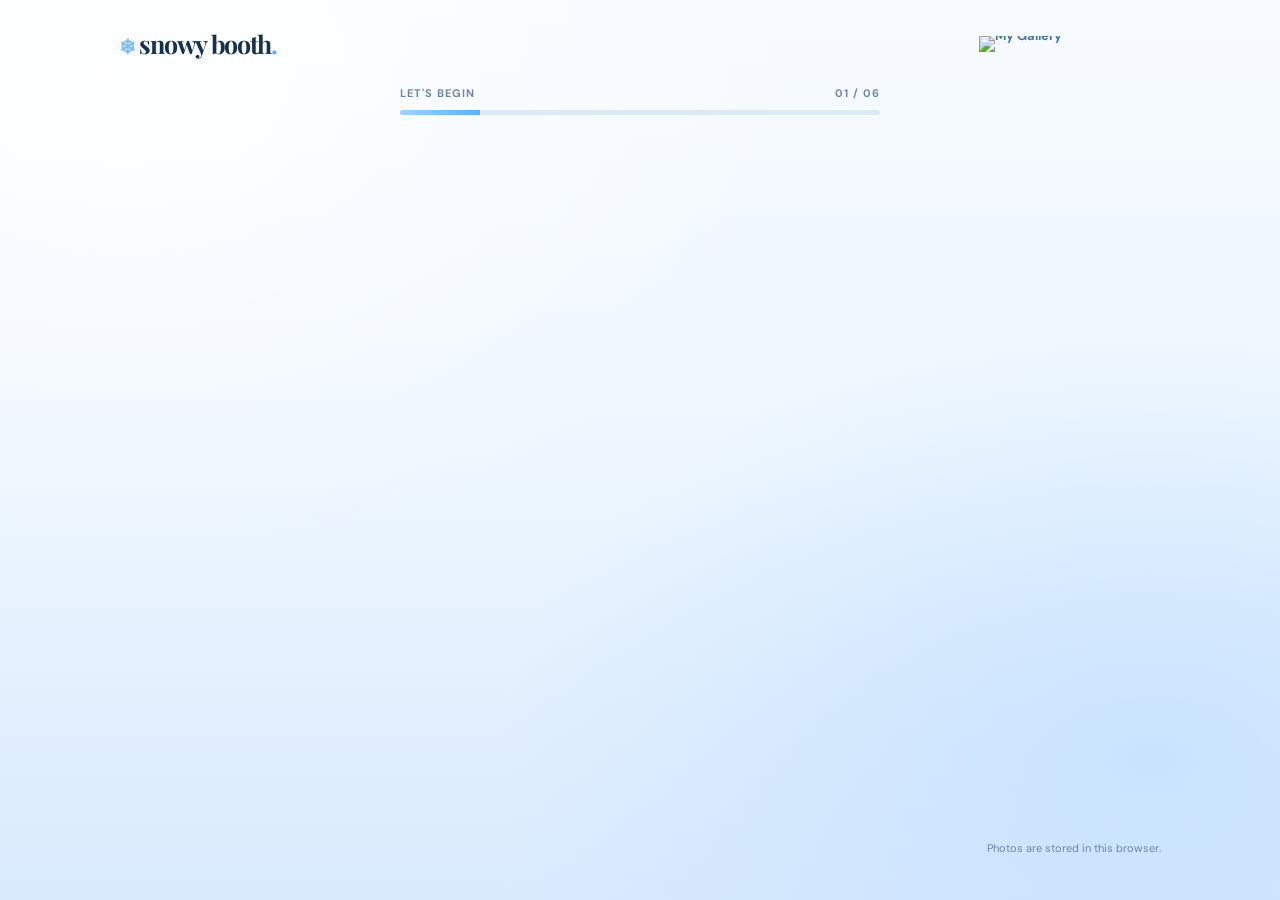
==== commit 148c3dcf: "Revise index.html for Snowy Booth theme Updated HTML structure and content for the page." ====
--- a/index.html
+++ b/index.html
@@ -1,51 +1,12 @@
-<!doctype html>
+<!DOCTYPE html>
 <html lang="en">
-  <head>
-    <meta charset="UTF-8" />
-    <meta name="viewport" content="width=device-width,initial-scale=1.0" />
-    <meta name="theme-color" content="#dff1ff" />
-    <title>A Freeze In Time</title>
-    <link rel="preconnect" href="https://fonts.googleapis.com" />
-    <link rel="preconnect" href="https://fonts.gstatic.com" crossorigin />
-    <link
-      href="https://fonts.googleapis.com/css2?family=DM+Sans:wght@400;500;600;700&family=Playfair+Display:wght@500;600;700&family=Dancing+Script:wght@400;500;600;700&display=swap"
-      rel="stylesheet"
-    />
-    <link rel="stylesheet" href="style.css" />
-  </head>
-  <body>
-    <div class="snow-layer" aria-hidden="true">
-      <span class="snowflake">❄</span><span class="snowflake">❄</span
-      ><span class="snowflake">✦</span><span class="snowflake">❄</span
-      ><span class="snowflake">✦</span><span class="snowflake">❄</span
-      ><span class="snowflake">✦</span><span class="snowflake">❄</span
-      ><span class="snowflake">✦</span><span class="snowflake">❄</span
-      ><span class="snowflake">✦</span><span class="snowflake">❄</span>
-    </div>
-    <div id="cursorSnow" aria-hidden="true"></div>
-    <div class="shell">
-      <header class="brand">
-        <div class="logo">
-          <span class="flower">❄</span> A Freeze in Time<span style="color: #62a9ff"
-            >.</span
-          >
-        </div>
-        <a class="gallery-top-link" href="gallery.html">❄ My gallery</a>
-      </header>
-      <div class="progress-wrap">
-        <div class="progress-label">
-          <span id="progressName">Let's begin</span
-          ><span id="progressNum">01 / 06</span>
-        </div>
-        <div class="track"><div id="progressBar"></div></div>
-      </div>
-      <main id="main" aria-live="polite"></main>
-      <footer class="footer">
-        <span>❄ made by sophel and alicia</span
-        ><span>snowglobe | hack club</span>
-      </footer>
-    </div>
-    <script src="gallery-db.js"></script>
-    <script src="script.js"></script>
-  </body>
-</html>
+<head>
+<meta charset="UTF-8"><meta name="viewport" content="width=device-width,initial-scale=1.0">
+<meta name="theme-color" content="#dff1ff"><title>Snowy Booth — Your winter photo moment</title>
+<link rel="preconnect" href="https://fonts.googleapis.com"><link rel="preconnect" href="https://fonts.gstatic.com" crossorigin>
+<link href="https://fonts.googleapis.com/css2?family=DM+Sans:wght@400;500;600;700&family=Playfair+Display:wght@500;600;700&family=Dancing+Script:wght@400;500;600;700&display=swap" rel="stylesheet">
+<link rel="stylesheet" href="style.css"></head>
+<body><div class="snow-layer" aria-hidden="true"><span class="snowflake">❄</span><span class="snowflake">❄</span><span class="snowflake">✦</span><span class="snowflake">❄</span><span class="snowflake">✦</span><span class="snowflake">❄</span><span class="snowflake">✦</span><span class="snowflake">❄</span><span class="snowflake">✦</span><span class="snowflake">❄</span><span class="snowflake">✦</span><span class="snowflake">❄</span></div><div id="cursorSnow" aria-hidden="true"></div><div class="shell"><header class="brand"><div class="logo"><span class="flower">❄</span> snowy booth<span style="color:#62a9ff">.</span></div><a class="gallery-top-link image-gallery-link" href="gallery.html" aria-label="Open gallery"><img src="assets/gallery-button.png" alt="My Gallery"></a></header><div class="progress-wrap"><div class="progress-label"><span id="progressName">Let's begin</span><span id="progressNum">01 / 06</span></div><div class="track"><div id="progressBar"></div></div></div><main id="main" aria-live="polite"></main><footer class="footer"><span></span><span id="footerCopy">Photos are stored in this browser.</span></footer></div>
+<script src="copy.js"></script>
+<script src="gallery-db.js"></script>
+<script src="script.js"></script></body></html>
--- a/style.css
+++ b/style.css
@@ -1,1023 +1,19 @@
-:root {
-  --ink: #372b34;
-  --muted: #8c7c87;
-  --pink: #d95b88;
-  --light: #fff7f9;
-  --border: #f1dce4;
-  --shadow: 0 22px 70px #a9527823;
-}
-* {
-  box-sizing: border-box;
-}
-body {
-  margin: 0;
-  font-family: "DM Sans", sans-serif;
-  color: var(--ink);
-  background:
-    radial-gradient(ellipse at 12% 12%, #ffdae8 0, transparent 40%),
-    radial-gradient(ellipse at 92% 84%, #ffefd9 0, transparent 41%), #fff9fb;
-  min-height: 100vh;
-}
-button,
-input {
-  font: inherit;
-}
-button {
-  cursor: pointer;
-}
-button:disabled {
-  opacity: 0.45;
-  cursor: not-allowed;
-}
-.shell {
-  max-width: 1090px;
-  margin: auto;
-  min-height: 100vh;
-  padding: 27px 24px 45px;
-  display: flex;
-  flex-direction: column;
-}
-.brand {
-  display: flex;
-  align-items: center;
-  justify-content: space-between;
-  gap: 12px;
-}
-.logo {
-  font-family: "Playfair Display", serif;
-  font-size: 25px;
-  font-weight: 700;
-  letter-spacing: -1.3px;
-}
-.logo .flower {
-  color: #de7fa3;
-  font-family: sans-serif;
-  font-size: 20px;
-}
-.pill {
-  background: #fff;
-  border: 1px solid #f2dfe6;
-  border-radius: 100px;
-  padding: 9px 14px;
-  color: #9b7a88;
-  font-size: 12px;
-  font-weight: 700;
-  letter-spacing: 0.06em;
-}
-.progress-wrap {
-  width: min(480px, 100%);
-  margin: 26px auto 0;
-}
-.progress-label {
-  display: flex;
-  justify-content: space-between;
-  color: #9a8490;
-  font-size: 11px;
-  letter-spacing: 0.09em;
-  text-transform: uppercase;
-  font-weight: 700;
-  margin-bottom: 10px;
-}
-.track {
-  height: 5px;
-  border-radius: 6px;
-  background: #f4dce6;
-  overflow: hidden;
-}
-.track > div {
-  height: 100%;
-  width: 16.66%;
-  background: linear-gradient(90deg, #e99bbb, #d95886);
-  transition: width 0.65s cubic-bezier(0.2, 0.8, 0.2, 1);
-}
-main {
-  flex: 1;
-  position: relative;
-  display: grid;
-  place-items: center;
-  padding: 25px 0 8px;
-}
-.screen {
-  width: 100%;
-  animation: enter 0.54s cubic-bezier(0.2, 0.7, 0.2, 1) both;
-}
-@keyframes enter {
-  from {
-    opacity: 0;
-    transform: translateY(22px) scale(0.985);
-    filter: blur(4px);
-  }
-  to {
-    opacity: 1;
-    transform: translateY(0) scale(1);
-    filter: blur(0);
-  }
-}
-.step {
-  text-align: center;
-  text-transform: uppercase;
-  letter-spacing: 0.22em;
-  color: #cf7193;
-  font-weight: 700;
-  font-size: 11px;
-}
-.heading {
-  font-family: "Playfair Display", serif;
-  text-align: center;
-  font-size: clamp(35px, 5vw, 55px);
-  line-height: 1.16;
-  letter-spacing: -1.6px;
-  margin: 12px 0;
-}
-.sub {
-  text-align: center;
-  color: var(--muted);
-  font-size: 15px;
-  max-width: 500px;
-  margin: 0 auto 32px;
-  line-height: 1.7;
-}
-.choice-grid {
-  display: grid;
-  grid-template-columns: 1fr 1fr;
-  gap: 20px;
-  max-width: 720px;
-  margin: 0 auto;
-}
-.choice {
-  border: 1px solid #efdce4;
-  background: #fffdfd;
-  border-radius: 22px;
-  box-shadow: 0 12px 34px #b45a7612;
-  padding: 25px 22px;
-  text-align: center;
-  transition:
-    transform 0.2s,
-    box-shadow 0.2s,
-    border-color 0.2s;
-}
-.choice:hover,
-.choice:focus-visible {
-  transform: translateY(-5px);
-  box-shadow: var(--shadow);
-  border-color: #e7a2bd;
-}
-.choice-icon {
-  display: grid;
-  place-items: center;
-  background: #fff0f5;
-  border-radius: 18px;
-  width: 80px;
-  height: 80px;
-  margin: 4px auto 18px;
-  color: #ca5b83;
-}
-.choice-icon svg {
-  width: 37px;
-  height: 37px;
-  stroke: currentColor;
-  fill: none;
-  stroke-width: 1.7;
-}
-.choice h3 {
-  font-family: "Playfair Display", serif;
-  font-size: 23px;
-  margin: 0 0 8px;
-}
-.choice p {
-  margin: 0;
-  color: #998591;
-  font-size: 13px;
-  line-height: 1.6;
-}
-.layout-grid {
-  grid-template-columns: repeat(3, 1fr);
-  max-width: 860px;
-}
-.layout-choice {
-  padding: 20px 12px;
-  display: flex;
-  align-items: center;
-  flex-direction: column;
-}
-.mock {
-  height: 145px;
-  margin: 0 auto 18px;
-  display: flex;
-  gap: 5px;
-  align-items: center;
-  justify-content: center;
-  filter: drop-shadow(0 8px 6px #b9889c28);
-}
-.mini-strip {
-  width: 70px;
-  background: #fff;
-  padding: 6px 6px 15px;
-  border: 1px solid #f0e2e6;
-  box-shadow: 0 2px 5px #57324417;
-  display: flex;
-  flex-direction: column;
-  gap: 4px;
-}
-.mini-strip i {
-  height: 29px;
-  background: linear-gradient(135deg, #ffd2e3, #caa6c8);
-  display: block;
-  border-radius: 1px;
-}
-.mini-strip.four i {
-  height: 23px;
-}
-.mini-polaroid {
-  width: 120px;
-  height: 131px;
-  padding: 9px 9px 29px;
-  background: #fff;
-  box-shadow: 0 2px 6px #5732441a;
-  transform: rotate(-5deg);
-}
-.mini-polaroid i {
-  width: 100%;
-  height: 100%;
-  display: block;
-  background: linear-gradient(145deg, #e6c6da, #f7b4a5);
-}
-.actions {
-  display: flex;
-  align-items: center;
-  justify-content: center;
-  gap: 13px;
-  margin-top: 29px;
-  flex-wrap: wrap;
-}
-.btn {
-  border: 0;
-  border-radius: 100px;
-  padding: 14px 27px;
-  background: #d75d88;
-  color: white;
-  font-weight: 700;
-  box-shadow: 0 9px 20px #d75d8830;
-  transition:
-    transform 0.2s,
-    background 0.2s;
-}
-.btn:hover:not(:disabled) {
-  transform: translateY(-2px);
-  background: #c94e7b;
-}
-.btn.secondary {
-  background: white;
-  color: #8c6177;
-  border: 1px solid #ecd5df;
-  box-shadow: none;
-}
-.btn.secondary:hover {
-  background: #fff2f6;
-}
-.capture-layout {
-  display: grid;
-  grid-template-columns: minmax(0, 1.3fr) minmax(240px, 0.7fr);
-  gap: 22px;
-  align-items: center;
-  max-width: 900px;
-  margin: 0 auto;
-}
-.camera-shell {
-  position: relative;
-  background: #322d33;
-  border-radius: 24px;
-  padding: 12px;
-  aspect-ratio: 4/3;
-  box-shadow: var(--shadow);
-  overflow: hidden;
-}
-.camera-shell video {
-  height: 100%;
-  width: 100%;
-  object-fit: cover;
-  transform: scaleX(-1);
-  border-radius: 14px;
-}
-.camera-shell .count {
-  position: absolute;
-  inset: 0;
-  display: grid;
-  place-items: center;
-  color: white;
-  font-size: clamp(100px, 20vw, 190px);
-  font-weight: 700;
-  text-shadow: 0 4px 24px #0009;
-  background: #26192550;
-  pointer-events: none;
-}
-.camera-shell .hint {
-  position: absolute;
-  left: 26px;
-  bottom: 24px;
-  color: white;
-  background: #0007;
-  padding: 8px 14px;
-  border-radius: 100px;
-  font-size: 12px;
-}
-.shots-panel {
-  background: #fff;
-  border-radius: 22px;
-  padding: 22px;
-  border: 1px solid var(--border);
-}
-.shots-panel h3 {
-  font-family: "Playfair Display", serif;
-  font-size: 23px;
-  margin: 0 0 5px;
-}
-.shots-panel p {
-  font-size: 13px;
-  color: var(--muted);
-  line-height: 1.6;
-}
-.thumbs {
-  display: grid;
-  grid-template-columns: repeat(2, 1fr);
-  gap: 10px;
-  margin: 16px 0;
-}
-.thumb {
-  aspect-ratio: 4/3;
-  border: 2px dashed #efcfdc;
-  border-radius: 12px;
-  display: grid;
-  place-items: center;
-  background: #fff8fa;
-  color: #dcb1c2;
-  font-size: 13px;
-  overflow: hidden;
-}
-.thumb img {
-  width: 100%;
-  height: 100%;
-  object-fit: cover;
-}
-.thumb.active {
-  border-color: #d95b88;
-}
-.upload-panel {
-  border: 2px dashed #e5b6c8;
-  background: #fffdfd;
-  border-radius: 24px;
-  padding: 35px 25px;
-  text-align: center;
-  max-width: 680px;
-  margin: auto;
-}
-.upload-panel svg {
-  width: 48px;
-  height: 48px;
-  color: #cc7397;
-}
-.upload-panel h3 {
-  font-family: "Playfair Display", serif;
-  font-size: 23px;
-}
-.upload-panel p {
-  font-size: 14px;
-  color: var(--muted);
-}
-.uploaded-list {
-  display: grid;
-  grid-template-columns: repeat(4, minmax(0, 1fr));
-  gap: 10px;
-  max-width: 680px;
-  margin: 16px auto 0;
-}
-.uploaded-list .thumb {
-  aspect-ratio: 1;
-}
-.fine {
-  font-size: 12px;
-  color: var(--muted);
-  text-align: center;
-  margin-top: 12px;
-  line-height: 1.5;
-}
-.edit-layout {
-  display: grid;
-  grid-template-columns: 1fr 1fr;
-  align-items: center;
-  gap: 45px;
-  max-width: 820px;
-  margin: auto;
-}
-.preview-wrap {
-  display: grid;
-  place-items: center;
-  min-height: 340px;
-}
-.preview-wrap canvas {
-  max-width: 100%;
-  max-height: 410px;
-  width: auto;
-  height: auto;
-  box-shadow: 0 17px 36px #5631442d;
-  transform: rotate(-2deg);
-  background: #fff;
-}
-.options {
-  background: #fff;
-  border: 1px solid var(--border);
-  border-radius: 23px;
-  padding: 27px;
-  box-shadow: 0 12px 36px #b45a7610;
-}
-.options h3 {
-  font-family: "Playfair Display", serif;
-  font-size: 25px;
-  margin: 0 0 8px;
-}
-.options p {
-  color: var(--muted);
-  font-size: 13px;
-  line-height: 1.7;
-}
-.swatches {
-  display: flex;
-  gap: 12px;
-  flex-wrap: wrap;
-  margin: 19px 0;
-}
-.swatch {
-  width: 38px;
-  height: 38px;
-  border: 3px solid white;
-  box-shadow: 0 0 0 1px #e7d4dc;
-  outline-offset: 3px;
-  border-radius: 50%;
-  transition: transform 0.2s;
-}
-.swatch[aria-pressed="true"] {
-  outline: 2px solid #d95b88;
-  transform: scale(1.1);
-}
-.note-label {
-  font-weight: 700;
-  display: block;
-  margin: 14px 0 10px;
-  font-size: 13px;
-}
-.note-input {
-  width: 100%;
-  border: 1px solid #ebd6de;
-  border-radius: 12px;
-  padding: 15px 16px;
-  outline: none;
-  background: #fffafd;
-  color: #574452;
-}
-.note-input:focus {
-  border-color: #d95b88;
-  box-shadow: 0 0 0 3px #d95b8822;
-}
-.result {
-  text-align: center;
-}
-.result canvas {
-  display: block;
-  margin: 0 auto;
-  max-height: min(53vh, 500px);
-  max-width: min(85vw, 390px);
-  width: auto;
-  height: auto;
-  transform: rotate(-2deg);
-  box-shadow: 0 20px 42px #72485d30;
-  background: white;
-}
-.sparkle {
-  color: #d8618c;
-  margin: 0 0 8px;
-  font-size: 26px;
-}
-.error {
-  font-size: 13px;
-  color: #b8355a;
-  margin: 12px auto;
-  text-align: center;
-  max-width: 620px;
-}
-.footer {
-  display: flex;
-  justify-content: space-between;
-  align-items: center;
-  color: #b59da8;
-  font-size: 11px;
-  padding-top: 20px;
-}
-.hide {
-  display: none !important;
-}
-@media (max-width: 680px) {
-  .shell {
-    padding: 18px 16px 24px;
-  }
-  .logo {
-    font-size: 21px;
-  }
-  .pill {
-    font-size: 10px;
-  }
-  .progress-wrap {
-    margin-top: 23px;
-  }
-  .heading {
-    font-size: 36px;
-  }
-  .sub {
-    font-size: 13px;
-    margin-bottom: 22px;
-  }
-  .choice-grid {
-    gap: 11px;
-  }
-  .choice {
-    padding: 20px 12px;
-  }
-  .choice h3 {
-    font-size: 18px;
-  }
-  .choice p {
-    font-size: 12px;
-  }
-  .choice-icon {
-    width: 65px;
-    height: 65px;
-  }
-  .layout-grid {
-    grid-template-columns: repeat(3, 1fr);
-  }
-  .layout-choice {
-    padding: 14px 4px;
-  }
-  .layout-choice h3 {
-    font-size: 15px;
-  }
-  .layout-choice p {
-    font-size: 11px;
-  }
-  .mock {
-    transform: scale(0.75);
-    margin: -12px auto 0;
-  }
-  .capture-layout,
-  .edit-layout {
-    grid-template-columns: 1fr;
-    gap: 20px;
-  }
-  .camera-shell {
-    max-width: 540px;
-    width: 100%;
-    margin: auto;
-  }
-  .shots-panel {
-    max-width: 540px;
-    width: 100%;
-    margin: auto;
-  }
-  .thumbs {
-    grid-template-columns: repeat(4, 1fr);
-  }
-  .options {
-    padding: 23px;
-  }
-  .preview-wrap {
-    min-height: 240px;
-  }
-  .preview-wrap canvas {
-    max-height: 310px;
-  }
-  .uploaded-list {
-    gap: 6px;
-  }
-  .footer {
-    font-size: 10px;
-  }
-}
-@media (prefers-reduced-motion: reduce) {
-  *,
-  *:before,
-  *:after {
-    animation-duration: 0.01ms !important;
-    transition-duration: 0.01ms !important;
-  }
-}
+:root{--ink:#372b34;--muted:#8c7c87;--pink:#d95b88;--light:#fff7f9;--border:#f1dce4;--shadow:0 22px 70px #a9527823}*{box-sizing:border-box}body{margin:0;font-family:'DM Sans',sans-serif;color:var(--ink);background:radial-gradient(ellipse at 12% 12%,#ffdae8 0,transparent 40%),radial-gradient(ellipse at 92% 84%,#ffefd9 0,transparent 41%),#fff9fb;min-height:100vh}button,input{font:inherit}button{cursor:pointer}button:disabled{opacity:.45;cursor:not-allowed}.shell{max-width:1090px;margin:auto;min-height:100vh;padding:27px 24px 45px;display:flex;flex-direction:column}.brand{display:flex;align-items:center;justify-content:space-between;gap:12px}.logo{font-family:'Playfair Display',serif;font-size:25px;font-weight:700;letter-spacing:-1.3px}.logo .flower{color:#de7fa3;font-family:sans-serif;font-size:20px}.pill{background:#fff;border:1px solid #f2dfe6;border-radius:100px;padding:9px 14px;color:#9b7a88;font-size:12px;font-weight:700;letter-spacing:.06em}.progress-wrap{width:min(480px,100%);margin:26px auto 0}.progress-label{display:flex;justify-content:space-between;color:#9a8490;font-size:11px;letter-spacing:.09em;text-transform:uppercase;font-weight:700;margin-bottom:10px}.track{height:5px;border-radius:6px;background:#f4dce6;overflow:hidden}.track>div{height:100%;width:16.66%;background:linear-gradient(90deg,#e99bbb,#d95886);transition:width .65s cubic-bezier(.2,.8,.2,1)}main{flex:1;position:relative;display:grid;place-items:center;padding:25px 0 8px}.screen{width:100%;animation:enter .54s cubic-bezier(.2,.7,.2,1) both}@keyframes enter{from{opacity:0;transform:translateY(22px) scale(.985);filter:blur(4px)}to{opacity:1;transform:translateY(0) scale(1);filter:blur(0)}}.step{text-align:center;text-transform:uppercase;letter-spacing:.22em;color:#cf7193;font-weight:700;font-size:11px}.heading{font-family:'Playfair Display',serif;text-align:center;font-size:clamp(35px,5vw,55px);line-height:1.16;letter-spacing:-1.6px;margin:12px 0}.sub{text-align:center;color:var(--muted);font-size:15px;max-width:500px;margin:0 auto 32px;line-height:1.7}.choice-grid{display:grid;grid-template-columns:1fr 1fr;gap:20px;max-width:720px;margin:0 auto}.choice{border:1px solid #efdce4;background:#fffdfd;border-radius:22px;box-shadow:0 12px 34px #b45a7612;padding:25px 22px;text-align:center;transition:transform .2s,box-shadow .2s,border-color .2s}.choice:hover,.choice:focus-visible{transform:translateY(-5px);box-shadow:var(--shadow);border-color:#e7a2bd}.choice-icon{display:grid;place-items:center;background:#fff0f5;border-radius:18px;width:80px;height:80px;margin:4px auto 18px;color:#ca5b83}.choice-icon svg{width:37px;height:37px;stroke:currentColor;fill:none;stroke-width:1.7}.choice h3{font-family:'Playfair Display',serif;font-size:23px;margin:0 0 8px}.choice p{margin:0;color:#998591;font-size:13px;line-height:1.6}.layout-grid{grid-template-columns:repeat(3,1fr);max-width:860px}.layout-choice{padding:20px 12px;display:flex;align-items:center;flex-direction:column}.mock{height:145px;margin:0 auto 18px;display:flex;gap:5px;align-items:center;justify-content:center;filter:drop-shadow(0 8px 6px #b9889c28)}.mini-strip{width:70px;background:#fff;padding:6px 6px 15px;border:1px solid #f0e2e6;box-shadow:0 2px 5px #57324417;display:flex;flex-direction:column;gap:4px}.mini-strip i{height:29px;background:linear-gradient(135deg,#ffd2e3,#caa6c8);display:block;border-radius:1px}.mini-strip.four i{height:23px}.mini-polaroid{width:120px;height:131px;padding:9px 9px 29px;background:#fff;box-shadow:0 2px 6px #5732441a;transform:rotate(-5deg)}.mini-polaroid i{width:100%;height:100%;display:block;background:linear-gradient(145deg,#e6c6da,#f7b4a5)}.actions{display:flex;align-items:center;justify-content:center;gap:13px;margin-top:29px;flex-wrap:wrap}.btn{border:0;border-radius:100px;padding:14px 27px;background:#d75d88;color:white;font-weight:700;box-shadow:0 9px 20px #d75d8830;transition:transform .2s,background .2s}.btn:hover:not(:disabled){transform:translateY(-2px);background:#c94e7b}.btn.secondary{background:white;color:#8c6177;border:1px solid #ecd5df;box-shadow:none}.btn.secondary:hover{background:#fff2f6}.capture-layout{display:grid;grid-template-columns:minmax(0,1.3fr) minmax(240px,.7fr);gap:22px;align-items:center;max-width:900px;margin:0 auto}.camera-shell{position:relative;background:#322d33;border-radius:24px;padding:12px;aspect-ratio:4/3;box-shadow:var(--shadow);overflow:hidden}.camera-shell video{height:100%;width:100%;object-fit:cover;transform:scaleX(-1);border-radius:14px}.camera-shell .count{position:absolute;inset:0;display:grid;place-items:center;color:white;font-size:clamp(100px,20vw,190px);font-weight:700;text-shadow:0 4px 24px #0009;background:#26192550;pointer-events:none}.camera-shell .hint{position:absolute;left:26px;bottom:24px;color:white;background:#0007;padding:8px 14px;border-radius:100px;font-size:12px}.shots-panel{background:#fff;border-radius:22px;padding:22px;border:1px solid var(--border)}.shots-panel h3{font-family:'Playfair Display',serif;font-size:23px;margin:0 0 5px}.shots-panel p{font-size:13px;color:var(--muted);line-height:1.6}.thumbs{display:grid;grid-template-columns:repeat(2,1fr);gap:10px;margin:16px 0}.thumb{aspect-ratio:4/3;border:2px dashed #efcfdc;border-radius:12px;display:grid;place-items:center;background:#fff8fa;color:#dcb1c2;font-size:13px;overflow:hidden}.thumb img{width:100%;height:100%;object-fit:cover}.thumb.active{border-color:#d95b88}.upload-panel{border:2px dashed #e5b6c8;background:#fffdfd;border-radius:24px;padding:35px 25px;text-align:center;max-width:680px;margin:auto}.upload-panel svg{width:48px;height:48px;color:#cc7397}.upload-panel h3{font-family:'Playfair Display',serif;font-size:23px}.upload-panel p{font-size:14px;color:var(--muted)}.uploaded-list{display:grid;grid-template-columns:repeat(4,minmax(0,1fr));gap:10px;max-width:680px;margin:16px auto 0}.uploaded-list .thumb{aspect-ratio:1}.fine{font-size:12px;color:var(--muted);text-align:center;margin-top:12px;line-height:1.5}.edit-layout{display:grid;grid-template-columns:1fr 1fr;align-items:center;gap:45px;max-width:820px;margin:auto}.preview-wrap{display:grid;place-items:center;min-height:340px}.preview-wrap canvas{max-width:100%;max-height:410px;width:auto;height:auto;box-shadow:0 17px 36px #5631442d;transform:rotate(-2deg);background:#fff}.options{background:#fff;border:1px solid var(--border);border-radius:23px;padding:27px;box-shadow:0 12px 36px #b45a7610}.options h3{font-family:'Playfair Display',serif;font-size:25px;margin:0 0 8px}.options p{color:var(--muted);font-size:13px;line-height:1.7}.swatches{display:flex;gap:12px;flex-wrap:wrap;margin:19px 0}.swatch{width:38px;height:38px;border:3px solid white;box-shadow:0 0 0 1px #e7d4dc;outline-offset:3px;border-radius:50%;transition:transform .2s}.swatch[aria-pressed="true"]{outline:2px solid #d95b88;transform:scale(1.1)}.note-label{font-weight:700;display:block;margin:14px 0 10px;font-size:13px}.note-input{width:100%;border:1px solid #ebd6de;border-radius:12px;padding:15px 16px;outline:none;background:#fffafd;color:#574452}.note-input:focus{border-color:#d95b88;box-shadow:0 0 0 3px #d95b8822}.result{text-align:center}.result canvas{display:block;margin:0 auto;max-height:min(53vh,500px);max-width:min(85vw,390px);width:auto;height:auto;transform:rotate(-2deg);box-shadow:0 20px 42px #72485d30;background:white}.sparkle{color:#d8618c;margin:0 0 8px;font-size:26px}.error{font-size:13px;color:#b8355a;margin:12px auto;text-align:center;max-width:620px}.footer{display:flex;justify-content:space-between;align-items:center;color:#b59da8;font-size:11px;padding-top:20px}.hide{display:none!important}@media(max-width:680px){.shell{padding:18px 16px 24px}.logo{font-size:21px}.pill{font-size:10px}.progress-wrap{margin-top:23px}.heading{font-size:36px}.sub{font-size:13px;margin-bottom:22px}.choice-grid{gap:11px}.choice{padding:20px 12px}.choice h3{font-size:18px}.choice p{font-size:12px}.choice-icon{width:65px;height:65px}.layout-grid{grid-template-columns:repeat(3,1fr)}.layout-choice{padding:14px 4px}.layout-choice h3{font-size:15px}.layout-choice p{font-size:11px}.mock{transform:scale(.75);margin:-12px auto 0}.capture-layout,.edit-layout{grid-template-columns:1fr;gap:20px}.camera-shell{max-width:540px;width:100%;margin:auto}.shots-panel{max-width:540px;width:100%;margin:auto}.thumbs{grid-template-columns:repeat(4,1fr)}.options{padding:23px}.preview-wrap{min-height:240px}.preview-wrap canvas{max-height:310px}.uploaded-list{gap:6px}.footer{font-size:10px}}
+@media(prefers-reduced-motion:reduce){*,*:before,*:after{animation-duration:.01ms!important;transition-duration:.01ms!important}}
 
-.gallery-top-link {
-  font-size: 13px;
-  text-decoration: none;
-  color: #a44772;
-  background: #fff;
-  border: 1px solid #f1dce4;
-  padding: 10px 16px;
-  border-radius: 99px;
-  font-weight: 700;
-  transition:
-    transform 0.2s,
-    background 0.2s;
-}
-.gallery-top-link:hover {
-  transform: translateY(-2px);
-  background: #fff0f6;
-}
-.save-status {
-  font-size: 12px;
-  color: #826777;
-  min-height: 20px;
-  margin-top: 8px;
-}
+.gallery-top-link{font-size:13px;text-decoration:none;color:#a44772;background:#fff;border:1px solid #f1dce4;padding:10px 16px;border-radius:99px;font-weight:700;transition:transform .2s,background .2s}.gallery-top-link:hover{transform:translateY(-2px);background:#fff0f6}.save-status{font-size:12px;color:#826777;min-height:20px;margin-top:8px}
 /* winter theme overrides */
-:root {
-  --ink: #17314c;
-  --muted: #5e7a98;
-  --pink: #62a9ff;
-  --light: #f5fbff;
-  --border: #d6e6f7;
-  --shadow: 0 22px 70px rgba(70, 126, 184, 0.18);
-}
-body {
-  background:
-    radial-gradient(
-      ellipse at 10% 8%,
-      rgba(255, 255, 255, 0.92) 0,
-      rgba(255, 255, 255, 0) 42%
-    ),
-    radial-gradient(
-      ellipse at 90% 84%,
-      rgba(192, 223, 255, 0.72) 0,
-      rgba(192, 223, 255, 0) 40%
-    ),
-    linear-gradient(180deg, #f7fbff 0%, #edf6ff 52%, #d9eafd 100%) !important;
-  position: relative;
-  overflow-x: hidden;
-}
-.shell {
-  position: relative;
-  z-index: 1;
-}
-.logo .flower {
-  color: #7cbcff !important;
-}
-.step {
-  color: #6aa7ee !important;
-}
-.pill,
-.gallery-top-link {
-  background: rgba(255, 255, 255, 0.72) !important;
-  border-color: #d7e7f8 !important;
-  color: #4a7399 !important;
-  backdrop-filter: blur(10px);
-}
-.gallery-top-link:hover {
-  background: #f2f9ff !important;
-}
-.progress-label,
-.footer,
-.save-status {
-  color: #6c87a4 !important;
-}
-.track {
-  background: #dce9f7 !important;
-}
-.track > div {
-  background: linear-gradient(90deg, #9fd4ff, #63adff) !important;
-}
-.choice,
-.shots-panel,
-.options,
-.upload-panel {
-  background: rgba(255, 255, 255, 0.82) !important;
-  border-color: #d7e7f8 !important;
-  box-shadow: 0 18px 44px rgba(77, 128, 185, 0.12) !important;
-  backdrop-filter: blur(12px);
-}
-.choice:hover,
-.choice:focus-visible {
-  border-color: #9bc9fb !important;
-}
-.choice-icon {
-  background: #eef6ff !important;
-  color: #4a92d7 !important;
-}
-.choice p,
-.shots-panel p,
-.upload-panel p,
-.fine,
-.options p {
-  color: #6f86a2 !important;
-}
-.mock {
-  filter: drop-shadow(0 8px 6px rgba(109, 148, 187, 0.24));
-}
-.mini-strip {
-  border-color: #d6e6f7 !important;
-  box-shadow: 0 3px 8px rgba(37, 74, 110, 0.1) !important;
-}
-.mini-strip i {
-  background: linear-gradient(135deg, #c6e4ff, #dff5ff) !important;
-}
-.mini-polaroid {
-  box-shadow: 0 3px 9px rgba(37, 74, 110, 0.12) !important;
-}
-.mini-polaroid i {
-  background: linear-gradient(145deg, #d9ebff, #f4fbff) !important;
-}
-.btn {
-  background: linear-gradient(90deg, #71b7ff, #83d3ff) !important;
-  box-shadow: 0 10px 24px rgba(92, 161, 241, 0.28) !important;
-}
-.btn:hover:not(:disabled) {
-  background: linear-gradient(90deg, #5faaf8, #71caff) !important;
-}
-.btn.secondary {
-  background: rgba(255, 255, 255, 0.92) !important;
-  color: #4f7090 !important;
-  border-color: #d6e6f7 !important;
-  box-shadow: none !important;
-}
-.btn.secondary:hover {
-  background: #f2f9ff !important;
-}
-.camera-shell {
-  background: #17314a !important;
-  box-shadow: 0 24px 64px rgba(24, 61, 100, 0.28) !important;
-}
-.camera-shell .count {
-  background: rgba(10, 31, 51, 0.35) !important;
-}
-.camera-shell .hint {
-  background: rgba(9, 29, 48, 0.55) !important;
-}
-.thumb {
-  border-color: #d9e8f8 !important;
-  background: #f5faff !important;
-  color: #90afcf !important;
-}
-.thumb.active {
-  border-color: #63adff !important;
-}
-.upload-panel {
-  border-color: #b7d4f4 !important;
-}
-.upload-panel svg,
-.sparkle {
-  color: #68acec !important;
-}
-.preview-wrap canvas,
-.result canvas {
-  box-shadow: 0 18px 40px rgba(70, 108, 145, 0.25) !important;
-}
-.swatch {
-  box-shadow: 0 0 0 1px #d9e8f8 !important;
-}
-.swatch[aria-pressed="true"] {
-  outline: 2px solid #63adff !important;
-}
-.note-input {
-  border-color: #d6e6f7 !important;
-  background: #fbfdff !important;
-  color: #36506c !important;
-}
-.note-input:focus {
-  border-color: #63adff !important;
-  box-shadow: 0 0 0 3px rgba(99, 173, 255, 0.2) !important;
-}
-.error {
-  color: #527dad !important;
-}
-.snow-layer {
-  position: fixed;
-  inset: 0;
-  overflow: hidden;
-  pointer-events: none;
-  z-index: 0;
-}
-.snowflake {
-  position: absolute;
-  top: -10%;
-  color: rgba(255, 255, 255, 0.92);
-  text-shadow: 0 0 14px rgba(255, 255, 255, 0.58);
-  user-select: none;
-  animation: drift linear infinite;
-}
-.snowflake:nth-child(1) {
-  left: 4%;
-  font-size: 15px;
-  animation-duration: 13s;
-  animation-delay: -1s;
-}
-.snowflake:nth-child(2) {
-  left: 13%;
-  font-size: 26px;
-  animation-duration: 18s;
-  animation-delay: -8s;
-}
-.snowflake:nth-child(3) {
-  left: 21%;
-  font-size: 18px;
-  animation-duration: 15s;
-  animation-delay: -6s;
-}
-.snowflake:nth-child(4) {
-  left: 31%;
-  font-size: 21px;
-  animation-duration: 19s;
-  animation-delay: -11s;
-}
-.snowflake:nth-child(5) {
-  left: 42%;
-  font-size: 13px;
-  animation-duration: 12s;
-  animation-delay: -3s;
-}
-.snowflake:nth-child(6) {
-  left: 53%;
-  font-size: 24px;
-  animation-duration: 17s;
-  animation-delay: -9s;
-}
-.snowflake:nth-child(7) {
-  left: 64%;
-  font-size: 16px;
-  animation-duration: 14s;
-  animation-delay: -5s;
-}
-.snowflake:nth-child(8) {
-  left: 74%;
-  font-size: 22px;
-  animation-duration: 20s;
-  animation-delay: -14s;
-}
-.snowflake:nth-child(9) {
-  left: 82%;
-  font-size: 14px;
-  animation-duration: 16s;
-  animation-delay: -7s;
-}
-.snowflake:nth-child(10) {
-  left: 89%;
-  font-size: 28px;
-  animation-duration: 18s;
-  animation-delay: -10s;
-}
-.snowflake:nth-child(11) {
-  left: 95%;
-  font-size: 17px;
-  animation-duration: 13s;
-  animation-delay: -4s;
-}
-.snowflake:nth-child(12) {
-  left: 58%;
-  font-size: 12px;
-  animation-duration: 11s;
-  animation-delay: -2s;
-}
-@keyframes drift {
-  0% {
-    transform: translate3d(0, -12vh, 0) rotate(0deg);
-    opacity: 0;
-  }
-  10%,
-  85% {
-    opacity: 0.95;
-  }
-  100% {
-    transform: translate3d(-28px, 112vh, 0) rotate(240deg);
-    opacity: 0;
-  }
-}
-#cursorSnow {
-  position: fixed;
-  inset: 0;
-  pointer-events: none;
-  overflow: hidden;
-  z-index: 4;
-}
-.cursor-flake {
-  position: fixed;
-  left: 0;
-  top: 0;
-  transform: translate(-50%, -50%);
-  color: rgba(255, 255, 255, 0.96);
-  text-shadow: 0 0 10px rgba(255, 255, 255, 0.7);
-  animation: cursorSnowFade 0.9s ease-out forwards;
-  will-change: transform, opacity;
-  user-select: none;
-}
-@keyframes cursorSnowFade {
-  0% {
-    opacity: 0;
-    transform: translate(-50%, -50%) scale(0.6);
-  }
-  12% {
-    opacity: 1;
-  }
-  100% {
-    opacity: 0;
-    transform: translate(
-        calc(-50% + var(--dx, 0px)),
-        calc(-50% + var(--dy, 22px))
-      )
-      scale(1.45);
-  }
-}
-@media (prefers-reduced-motion: reduce) {
-  .snowflake,
-  .cursor-flake {
-    animation: none !important;
-    opacity: 0.25;
-  }
-}
+:root{--ink:#17314c;--muted:#5e7a98;--pink:#62a9ff;--light:#f5fbff;--border:#d6e6f7;--shadow:0 22px 70px rgba(70,126,184,.18)}body{background:radial-gradient(ellipse at 10% 8%,rgba(255,255,255,.92) 0,rgba(255,255,255,0) 42%),radial-gradient(ellipse at 90% 84%,rgba(192,223,255,.72) 0,rgba(192,223,255,0) 40%),linear-gradient(180deg,#f7fbff 0%,#edf6ff 52%,#d9eafd 100%)!important;position:relative;overflow-x:hidden}.shell{position:relative;z-index:1}.logo .flower{color:#7cbcff!important}.step{color:#6aa7ee!important}.pill,.gallery-top-link{background:rgba(255,255,255,.72)!important;border-color:#d7e7f8!important;color:#4a7399!important;backdrop-filter:blur(10px)}.gallery-top-link:hover{background:#f2f9ff!important}.progress-label,.footer,.save-status{color:#6c87a4!important}.track{background:#dce9f7!important}.track>div{background:linear-gradient(90deg,#9fd4ff,#63adff)!important}.choice,.shots-panel,.options,.upload-panel{background:rgba(255,255,255,.82)!important;border-color:#d7e7f8!important;box-shadow:0 18px 44px rgba(77,128,185,.12)!important;backdrop-filter:blur(12px)}.choice:hover,.choice:focus-visible{border-color:#9bc9fb!important}.choice-icon{background:#eef6ff!important;color:#4a92d7!important}.choice p,.shots-panel p,.upload-panel p,.fine,.options p{color:#6f86a2!important}.mock{filter:drop-shadow(0 8px 6px rgba(109,148,187,.24))}.mini-strip{border-color:#d6e6f7!important;box-shadow:0 3px 8px rgba(37,74,110,.10)!important}.mini-strip i{background:linear-gradient(135deg,#c6e4ff,#dff5ff)!important}.mini-polaroid{box-shadow:0 3px 9px rgba(37,74,110,.12)!important}.mini-polaroid i{background:linear-gradient(145deg,#d9ebff,#f4fbff)!important}.btn{background:linear-gradient(90deg,#71b7ff,#83d3ff)!important;box-shadow:0 10px 24px rgba(92,161,241,.28)!important}.btn:hover:not(:disabled){background:linear-gradient(90deg,#5faaf8,#71caff)!important}.btn.secondary{background:rgba(255,255,255,.92)!important;color:#4f7090!important;border-color:#d6e6f7!important;box-shadow:none!important}.btn.secondary:hover{background:#f2f9ff!important}.camera-shell{background:#17314a!important;box-shadow:0 24px 64px rgba(24,61,100,.28)!important}.camera-shell .count{background:rgba(10,31,51,.35)!important}.camera-shell .hint{background:rgba(9,29,48,.55)!important}.thumb{border-color:#d9e8f8!important;background:#f5faff!important;color:#90afcf!important}.thumb.active{border-color:#63adff!important}.upload-panel{border-color:#b7d4f4!important}.upload-panel svg,.sparkle{color:#68acec!important}.preview-wrap canvas,.result canvas{box-shadow:0 18px 40px rgba(70,108,145,.25)!important}.swatch{box-shadow:0 0 0 1px #d9e8f8!important}.swatch[aria-pressed="true"]{outline:2px solid #63adff!important}.note-input{border-color:#d6e6f7!important;background:#fbfdff!important;color:#36506c!important}.note-input:focus{border-color:#63adff!important;box-shadow:0 0 0 3px rgba(99,173,255,.20)!important}.error{color:#527dad!important}.snow-layer{position:fixed;inset:0;overflow:hidden;pointer-events:none;z-index:0}.snowflake{position:absolute;top:-10%;color:rgba(255,255,255,.92);text-shadow:0 0 14px rgba(255,255,255,.58);user-select:none;animation:drift linear infinite}.snowflake:nth-child(1){left:4%;font-size:15px;animation-duration:13s;animation-delay:-1s}.snowflake:nth-child(2){left:13%;font-size:26px;animation-duration:18s;animation-delay:-8s}.snowflake:nth-child(3){left:21%;font-size:18px;animation-duration:15s;animation-delay:-6s}.snowflake:nth-child(4){left:31%;font-size:21px;animation-duration:19s;animation-delay:-11s}.snowflake:nth-child(5){left:42%;font-size:13px;animation-duration:12s;animation-delay:-3s}.snowflake:nth-child(6){left:53%;font-size:24px;animation-duration:17s;animation-delay:-9s}.snowflake:nth-child(7){left:64%;font-size:16px;animation-duration:14s;animation-delay:-5s}.snowflake:nth-child(8){left:74%;font-size:22px;animation-duration:20s;animation-delay:-14s}.snowflake:nth-child(9){left:82%;font-size:14px;animation-duration:16s;animation-delay:-7s}.snowflake:nth-child(10){left:89%;font-size:28px;animation-duration:18s;animation-delay:-10s}.snowflake:nth-child(11){left:95%;font-size:17px;animation-duration:13s;animation-delay:-4s}.snowflake:nth-child(12){left:58%;font-size:12px;animation-duration:11s;animation-delay:-2s}@keyframes drift{0%{transform:translate3d(0,-12vh,0) rotate(0deg);opacity:0}10%,85%{opacity:.95}100%{transform:translate3d(-28px,112vh,0) rotate(240deg);opacity:0}}#cursorSnow{position:fixed;inset:0;pointer-events:none;overflow:hidden;z-index:4}.cursor-flake{position:fixed;left:0;top:0;transform:translate(-50%,-50%);color:rgba(255,255,255,.96);text-shadow:0 0 10px rgba(255,255,255,.7);animation:cursorSnowFade .9s ease-out forwards;will-change:transform,opacity;user-select:none}@keyframes cursorSnowFade{0%{opacity:0;transform:translate(-50%,-50%) scale(.6)}12%{opacity:1}100%{opacity:0;transform:translate(calc(-50% + var(--dx,0px)),calc(-50% + var(--dy,22px))) scale(1.45)}}@media(prefers-reduced-motion:reduce){.snowflake,.cursor-flake{animation:none!important;opacity:.25}}
 
 /* Illustrated photo frame selection */
-.print-section {
-  font:
-    600 20px "Playfair Display",
-    serif;
-  text-align: center;
-  color: #416991;
-  margin: 20px 0 17px;
-}
-.print-section-spaced {
-  margin-top: 32px;
-}
-.illustrated-grid {
-  display: grid;
-  grid-template-columns: repeat(4, minmax(0, 1fr));
-  gap: 15px;
-  max-width: 900px;
-  margin: 0 auto;
-}
-.frame-choice {
-  display: flex;
-  align-items: center;
-  flex-direction: column;
-  justify-content: space-between;
-  padding: 15px 10px 18px;
-  min-height: 260px;
-}
-.frame-image {
-  display: flex;
-  align-items: center;
-  justify-content: center;
-  width: 100%;
-  height: 188px;
-  background: linear-gradient(150deg, #f2f9ff, #e6f1ff);
-  border-radius: 14px;
-  overflow: hidden;
-  margin-bottom: 12px;
-}
-.frame-image img {
-  max-height: 180px;
-  max-width: 94%;
-  object-fit: contain;
-  filter: drop-shadow(0 5px 6px rgba(45, 76, 116, 0.18));
-}
-.frame-choice strong {
-  font:
-    600 17px "Playfair Display",
-    serif;
-}
-.frame-count {
-  font-size: 12px;
-  color: #6889ab;
-  margin-top: 5px;
-}
-.special-badge {
-  padding: 14px;
-  border-radius: 14px;
-  background: #eff7ff;
-  color: #41719e;
-  font-size: 13px;
-  font-weight: 600;
-  margin-top: 20px;
-}
-@media (max-width: 680px) {
-  .illustrated-grid {
-    grid-template-columns: repeat(2, minmax(0, 1fr));
-    gap: 10px;
-  }
-  .frame-choice {
-    min-height: 225px;
-    padding: 10px 7px 14px;
-  }
-  .frame-image {
-    height: 150px;
-  }
-  .frame-image img {
-    max-height: 142px;
-  }
-  .frame-choice strong {
-    font-size: 15px;
-  }
-  .print-section {
-    font-size: 18px;
-  }
-}
+.print-section{font:600 20px 'Playfair Display',serif;text-align:center;color:#416991;margin:20px 0 17px}.print-section-spaced{margin-top:32px}.illustrated-grid{display:grid;grid-template-columns:repeat(4,minmax(0,1fr));gap:15px;max-width:900px;margin:0 auto}.frame-choice{display:flex;align-items:center;flex-direction:column;justify-content:space-between;padding:15px 10px 18px;min-height:260px}.frame-image{display:flex;align-items:center;justify-content:center;width:100%;height:188px;background:linear-gradient(150deg,#f2f9ff,#e6f1ff);border-radius:14px;overflow:hidden;margin-bottom:12px}.frame-image img{max-height:180px;max-width:94%;object-fit:contain;filter:drop-shadow(0 5px 6px rgba(45,76,116,.18))}.frame-choice strong{font:600 17px 'Playfair Display',serif}.frame-count{font-size:12px;color:#6889ab;margin-top:5px}.special-badge{padding:14px;border-radius:14px;background:#eff7ff;color:#41719e;font-size:13px;font-weight:600;margin-top:20px}@media(max-width:680px){.illustrated-grid{grid-template-columns:repeat(2,minmax(0,1fr));gap:10px}.frame-choice{min-height:225px;padding:10px 7px 14px}.frame-image{height:150px}.frame-image img{max-height:142px}.frame-choice strong{font-size:15px}.print-section{font-size:18px}}
+
+/* Uploaded image buttons: no duplicate HTML labels */
+.image-choice {display:flex!important;align-items:center;justify-content:center;min-height:0;padding:0!important;overflow:hidden;border:0!important;border-radius:25px;background:transparent!important;box-shadow:none!important;backdrop-filter:none!important}
+.image-choice img {display:block;width:100%;max-width:310px;height:auto;object-fit:contain;transition:transform .24s ease}
+.image-choice:hover img,.image-choice:focus-visible img{transform:translateY(-4px) scale(1.025)}
+.image-gallery-link {display:inline-flex!important;align-items:center;justify-content:center;padding:0!important;border:0!important;background:transparent!important;box-shadow:none!important;border-radius:0!important;backdrop-filter:none!important;line-height:0;text-decoration:none}
+.image-gallery-link img{display:block;width:clamp(115px,18vw,182px);height:auto;object-fit:contain;transition:transform .25s ease}
+.image-gallery-link:hover img,.image-gallery-link:focus-visible img{transform:translateY(-3px) scale(1.035)}
+.result-gallery-link img{width:174px}
+@media(max-width:550px){.image-choice img{width:100%}.image-gallery-link img{width:120px}.result-gallery-link img{width:148px}}
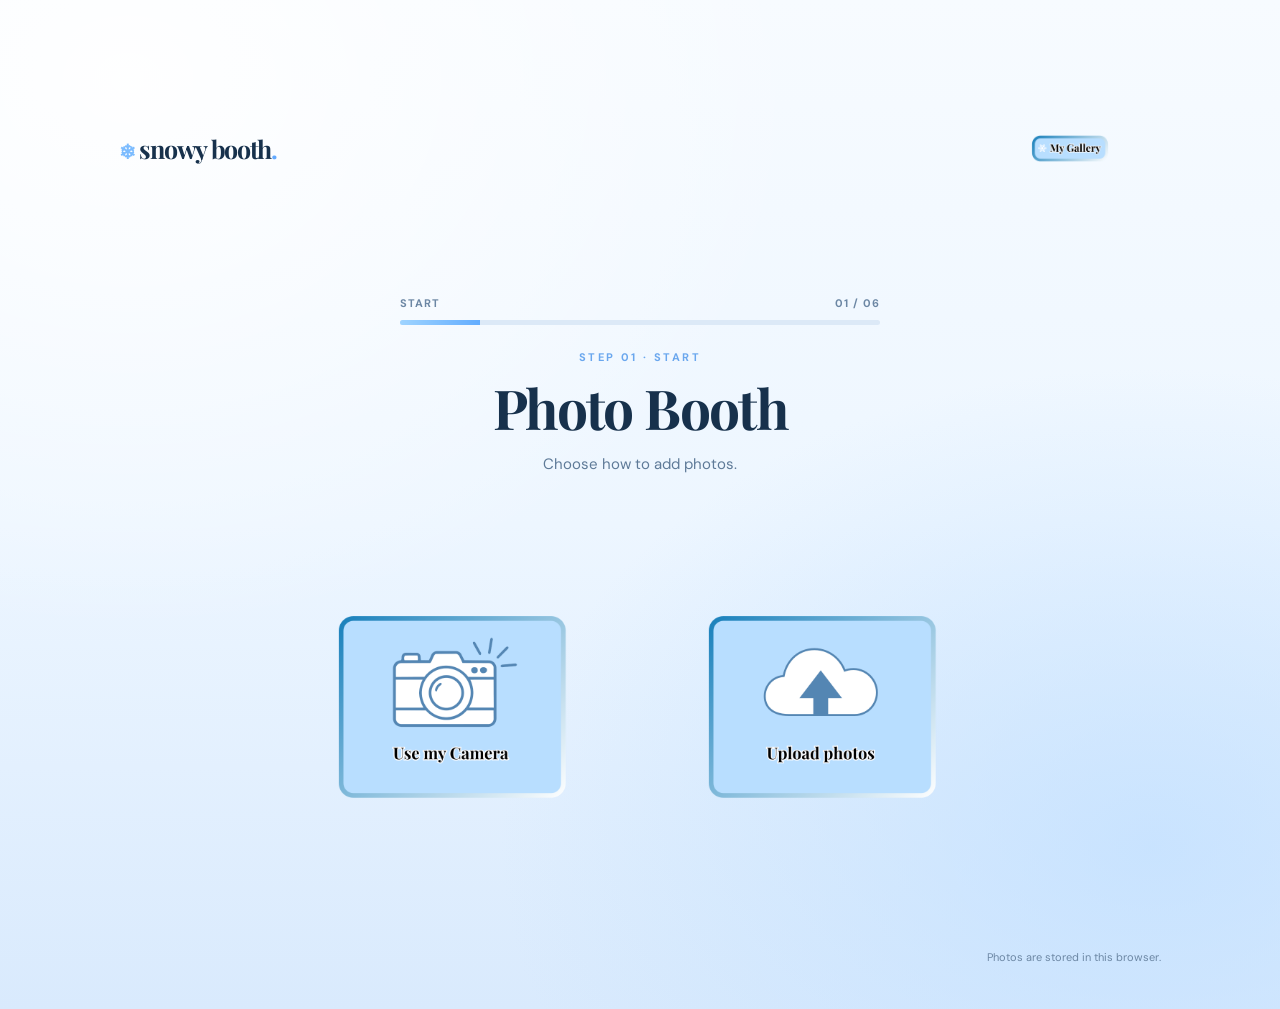
==== commit 270d030c: "Refactor code structure for improved readability and maintainability" ====
--- a/index.html
+++ b/index.html
@@ -1,12 +1,57 @@
-<!DOCTYPE html>
+<!doctype html>
 <html lang="en">
-<head>
-<meta charset="UTF-8"><meta name="viewport" content="width=device-width,initial-scale=1.0">
-<meta name="theme-color" content="#dff1ff"><title>Snowy Booth — Your winter photo moment</title>
-<link rel="preconnect" href="https://fonts.googleapis.com"><link rel="preconnect" href="https://fonts.gstatic.com" crossorigin>
-<link href="https://fonts.googleapis.com/css2?family=DM+Sans:wght@400;500;600;700&family=Playfair+Display:wght@500;600;700&family=Dancing+Script:wght@400;500;600;700&display=swap" rel="stylesheet">
-<link rel="stylesheet" href="style.css"></head>
-<body><div class="snow-layer" aria-hidden="true"><span class="snowflake">❄</span><span class="snowflake">❄</span><span class="snowflake">✦</span><span class="snowflake">❄</span><span class="snowflake">✦</span><span class="snowflake">❄</span><span class="snowflake">✦</span><span class="snowflake">❄</span><span class="snowflake">✦</span><span class="snowflake">❄</span><span class="snowflake">✦</span><span class="snowflake">❄</span></div><div id="cursorSnow" aria-hidden="true"></div><div class="shell"><header class="brand"><div class="logo"><span class="flower">❄</span> snowy booth<span style="color:#62a9ff">.</span></div><a class="gallery-top-link image-gallery-link" href="gallery.html" aria-label="Open gallery"><img src="assets/gallery-button.png" alt="My Gallery"></a></header><div class="progress-wrap"><div class="progress-label"><span id="progressName">Let's begin</span><span id="progressNum">01 / 06</span></div><div class="track"><div id="progressBar"></div></div></div><main id="main" aria-live="polite"></main><footer class="footer"><span></span><span id="footerCopy">Photos are stored in this browser.</span></footer></div>
-<script src="copy.js"></script>
-<script src="gallery-db.js"></script>
-<script src="script.js"></script></body></html>
+  <head>
+    <meta charset="UTF-8" />
+    <meta name="viewport" content="width=device-width,initial-scale=1.0" />
+    <meta name="theme-color" content="#dff1ff" />
+    <title>Snowy Booth</title>
+    <link rel="preconnect" href="https://fonts.googleapis.com" />
+    <link rel="preconnect" href="https://fonts.gstatic.com" crossorigin />
+    <link
+      href="https://fonts.googleapis.com/css2?family=DM+Sans:wght@400;500;600;700&family=Playfair+Display:wght@500;600;700&family=Dancing+Script:wght@400;500;600;700&display=swap"
+      rel="stylesheet"
+    />
+    <link rel="stylesheet" href="style.css" />
+  </head>
+  <body>
+    <div class="snow-layer" aria-hidden="true">
+      <span class="snowflake">❄</span><span class="snowflake">❄</span
+      ><span class="snowflake">✦</span><span class="snowflake">❄</span
+      ><span class="snowflake">✦</span><span class="snowflake">❄</span
+      ><span class="snowflake">✦</span><span class="snowflake">❄</span
+      ><span class="snowflake">✦</span><span class="snowflake">❄</span
+      ><span class="snowflake">✦</span><span class="snowflake">❄</span>
+    </div>
+    <div id="cursorSnow" aria-hidden="true"></div>
+    <div class="shell">
+      <header class="brand">
+        <div class="logo">
+          <span class="flower">❄</span> snowy booth<span style="color: #62a9ff"
+            >.</span
+          >
+        </div>
+        <a
+          class="gallery-top-link image-gallery-link"
+          href="gallery.html"
+          aria-label="Open gallery"
+          ><img src="assets/gallery-button.png" alt="My Gallery"
+        /></a>
+      </header>
+      <div class="progress-wrap">
+        <div class="progress-label">
+          <span id="progressName">Let's begin</span
+          ><span id="progressNum">01 / 06</span>
+        </div>
+        <div class="track"><div id="progressBar"></div></div>
+      </div>
+      <main id="main" aria-live="polite"></main>
+      <footer class="footer">
+        <span></span
+        ><span id="footerCopy">Photos are stored in this browser.</span>
+      </footer>
+    </div>
+    <script src="copy.js"></script>
+    <script src="gallery-db.js"></script>
+    <script src="script.js"></script>
+  </body>
+</html>
--- a/style.css
+++ b/style.css
@@ -1,19 +1,1088 @@
-:root{--ink:#372b34;--muted:#8c7c87;--pink:#d95b88;--light:#fff7f9;--border:#f1dce4;--shadow:0 22px 70px #a9527823}*{box-sizing:border-box}body{margin:0;font-family:'DM Sans',sans-serif;color:var(--ink);background:radial-gradient(ellipse at 12% 12%,#ffdae8 0,transparent 40%),radial-gradient(ellipse at 92% 84%,#ffefd9 0,transparent 41%),#fff9fb;min-height:100vh}button,input{font:inherit}button{cursor:pointer}button:disabled{opacity:.45;cursor:not-allowed}.shell{max-width:1090px;margin:auto;min-height:100vh;padding:27px 24px 45px;display:flex;flex-direction:column}.brand{display:flex;align-items:center;justify-content:space-between;gap:12px}.logo{font-family:'Playfair Display',serif;font-size:25px;font-weight:700;letter-spacing:-1.3px}.logo .flower{color:#de7fa3;font-family:sans-serif;font-size:20px}.pill{background:#fff;border:1px solid #f2dfe6;border-radius:100px;padding:9px 14px;color:#9b7a88;font-size:12px;font-weight:700;letter-spacing:.06em}.progress-wrap{width:min(480px,100%);margin:26px auto 0}.progress-label{display:flex;justify-content:space-between;color:#9a8490;font-size:11px;letter-spacing:.09em;text-transform:uppercase;font-weight:700;margin-bottom:10px}.track{height:5px;border-radius:6px;background:#f4dce6;overflow:hidden}.track>div{height:100%;width:16.66%;background:linear-gradient(90deg,#e99bbb,#d95886);transition:width .65s cubic-bezier(.2,.8,.2,1)}main{flex:1;position:relative;display:grid;place-items:center;padding:25px 0 8px}.screen{width:100%;animation:enter .54s cubic-bezier(.2,.7,.2,1) both}@keyframes enter{from{opacity:0;transform:translateY(22px) scale(.985);filter:blur(4px)}to{opacity:1;transform:translateY(0) scale(1);filter:blur(0)}}.step{text-align:center;text-transform:uppercase;letter-spacing:.22em;color:#cf7193;font-weight:700;font-size:11px}.heading{font-family:'Playfair Display',serif;text-align:center;font-size:clamp(35px,5vw,55px);line-height:1.16;letter-spacing:-1.6px;margin:12px 0}.sub{text-align:center;color:var(--muted);font-size:15px;max-width:500px;margin:0 auto 32px;line-height:1.7}.choice-grid{display:grid;grid-template-columns:1fr 1fr;gap:20px;max-width:720px;margin:0 auto}.choice{border:1px solid #efdce4;background:#fffdfd;border-radius:22px;box-shadow:0 12px 34px #b45a7612;padding:25px 22px;text-align:center;transition:transform .2s,box-shadow .2s,border-color .2s}.choice:hover,.choice:focus-visible{transform:translateY(-5px);box-shadow:var(--shadow);border-color:#e7a2bd}.choice-icon{display:grid;place-items:center;background:#fff0f5;border-radius:18px;width:80px;height:80px;margin:4px auto 18px;color:#ca5b83}.choice-icon svg{width:37px;height:37px;stroke:currentColor;fill:none;stroke-width:1.7}.choice h3{font-family:'Playfair Display',serif;font-size:23px;margin:0 0 8px}.choice p{margin:0;color:#998591;font-size:13px;line-height:1.6}.layout-grid{grid-template-columns:repeat(3,1fr);max-width:860px}.layout-choice{padding:20px 12px;display:flex;align-items:center;flex-direction:column}.mock{height:145px;margin:0 auto 18px;display:flex;gap:5px;align-items:center;justify-content:center;filter:drop-shadow(0 8px 6px #b9889c28)}.mini-strip{width:70px;background:#fff;padding:6px 6px 15px;border:1px solid #f0e2e6;box-shadow:0 2px 5px #57324417;display:flex;flex-direction:column;gap:4px}.mini-strip i{height:29px;background:linear-gradient(135deg,#ffd2e3,#caa6c8);display:block;border-radius:1px}.mini-strip.four i{height:23px}.mini-polaroid{width:120px;height:131px;padding:9px 9px 29px;background:#fff;box-shadow:0 2px 6px #5732441a;transform:rotate(-5deg)}.mini-polaroid i{width:100%;height:100%;display:block;background:linear-gradient(145deg,#e6c6da,#f7b4a5)}.actions{display:flex;align-items:center;justify-content:center;gap:13px;margin-top:29px;flex-wrap:wrap}.btn{border:0;border-radius:100px;padding:14px 27px;background:#d75d88;color:white;font-weight:700;box-shadow:0 9px 20px #d75d8830;transition:transform .2s,background .2s}.btn:hover:not(:disabled){transform:translateY(-2px);background:#c94e7b}.btn.secondary{background:white;color:#8c6177;border:1px solid #ecd5df;box-shadow:none}.btn.secondary:hover{background:#fff2f6}.capture-layout{display:grid;grid-template-columns:minmax(0,1.3fr) minmax(240px,.7fr);gap:22px;align-items:center;max-width:900px;margin:0 auto}.camera-shell{position:relative;background:#322d33;border-radius:24px;padding:12px;aspect-ratio:4/3;box-shadow:var(--shadow);overflow:hidden}.camera-shell video{height:100%;width:100%;object-fit:cover;transform:scaleX(-1);border-radius:14px}.camera-shell .count{position:absolute;inset:0;display:grid;place-items:center;color:white;font-size:clamp(100px,20vw,190px);font-weight:700;text-shadow:0 4px 24px #0009;background:#26192550;pointer-events:none}.camera-shell .hint{position:absolute;left:26px;bottom:24px;color:white;background:#0007;padding:8px 14px;border-radius:100px;font-size:12px}.shots-panel{background:#fff;border-radius:22px;padding:22px;border:1px solid var(--border)}.shots-panel h3{font-family:'Playfair Display',serif;font-size:23px;margin:0 0 5px}.shots-panel p{font-size:13px;color:var(--muted);line-height:1.6}.thumbs{display:grid;grid-template-columns:repeat(2,1fr);gap:10px;margin:16px 0}.thumb{aspect-ratio:4/3;border:2px dashed #efcfdc;border-radius:12px;display:grid;place-items:center;background:#fff8fa;color:#dcb1c2;font-size:13px;overflow:hidden}.thumb img{width:100%;height:100%;object-fit:cover}.thumb.active{border-color:#d95b88}.upload-panel{border:2px dashed #e5b6c8;background:#fffdfd;border-radius:24px;padding:35px 25px;text-align:center;max-width:680px;margin:auto}.upload-panel svg{width:48px;height:48px;color:#cc7397}.upload-panel h3{font-family:'Playfair Display',serif;font-size:23px}.upload-panel p{font-size:14px;color:var(--muted)}.uploaded-list{display:grid;grid-template-columns:repeat(4,minmax(0,1fr));gap:10px;max-width:680px;margin:16px auto 0}.uploaded-list .thumb{aspect-ratio:1}.fine{font-size:12px;color:var(--muted);text-align:center;margin-top:12px;line-height:1.5}.edit-layout{display:grid;grid-template-columns:1fr 1fr;align-items:center;gap:45px;max-width:820px;margin:auto}.preview-wrap{display:grid;place-items:center;min-height:340px}.preview-wrap canvas{max-width:100%;max-height:410px;width:auto;height:auto;box-shadow:0 17px 36px #5631442d;transform:rotate(-2deg);background:#fff}.options{background:#fff;border:1px solid var(--border);border-radius:23px;padding:27px;box-shadow:0 12px 36px #b45a7610}.options h3{font-family:'Playfair Display',serif;font-size:25px;margin:0 0 8px}.options p{color:var(--muted);font-size:13px;line-height:1.7}.swatches{display:flex;gap:12px;flex-wrap:wrap;margin:19px 0}.swatch{width:38px;height:38px;border:3px solid white;box-shadow:0 0 0 1px #e7d4dc;outline-offset:3px;border-radius:50%;transition:transform .2s}.swatch[aria-pressed="true"]{outline:2px solid #d95b88;transform:scale(1.1)}.note-label{font-weight:700;display:block;margin:14px 0 10px;font-size:13px}.note-input{width:100%;border:1px solid #ebd6de;border-radius:12px;padding:15px 16px;outline:none;background:#fffafd;color:#574452}.note-input:focus{border-color:#d95b88;box-shadow:0 0 0 3px #d95b8822}.result{text-align:center}.result canvas{display:block;margin:0 auto;max-height:min(53vh,500px);max-width:min(85vw,390px);width:auto;height:auto;transform:rotate(-2deg);box-shadow:0 20px 42px #72485d30;background:white}.sparkle{color:#d8618c;margin:0 0 8px;font-size:26px}.error{font-size:13px;color:#b8355a;margin:12px auto;text-align:center;max-width:620px}.footer{display:flex;justify-content:space-between;align-items:center;color:#b59da8;font-size:11px;padding-top:20px}.hide{display:none!important}@media(max-width:680px){.shell{padding:18px 16px 24px}.logo{font-size:21px}.pill{font-size:10px}.progress-wrap{margin-top:23px}.heading{font-size:36px}.sub{font-size:13px;margin-bottom:22px}.choice-grid{gap:11px}.choice{padding:20px 12px}.choice h3{font-size:18px}.choice p{font-size:12px}.choice-icon{width:65px;height:65px}.layout-grid{grid-template-columns:repeat(3,1fr)}.layout-choice{padding:14px 4px}.layout-choice h3{font-size:15px}.layout-choice p{font-size:11px}.mock{transform:scale(.75);margin:-12px auto 0}.capture-layout,.edit-layout{grid-template-columns:1fr;gap:20px}.camera-shell{max-width:540px;width:100%;margin:auto}.shots-panel{max-width:540px;width:100%;margin:auto}.thumbs{grid-template-columns:repeat(4,1fr)}.options{padding:23px}.preview-wrap{min-height:240px}.preview-wrap canvas{max-height:310px}.uploaded-list{gap:6px}.footer{font-size:10px}}
-@media(prefers-reduced-motion:reduce){*,*:before,*:after{animation-duration:.01ms!important;transition-duration:.01ms!important}}
+:root {
+  --ink: #372b34;
+  --muted: #8c7c87;
+  --pink: #d95b88;
+  --light: #fff7f9;
+  --border: #f1dce4;
+  --shadow: 0 22px 70px #a9527823;
+}
+* {
+  box-sizing: border-box;
+}
+body {
+  margin: 0;
+  font-family: "DM Sans", sans-serif;
+  color: var(--ink);
+  background:
+    radial-gradient(ellipse at 12% 12%, #ffdae8 0, transparent 40%),
+    radial-gradient(ellipse at 92% 84%, #ffefd9 0, transparent 41%), #fff9fb;
+  min-height: 100vh;
+}
+button,
+input {
+  font: inherit;
+}
+button {
+  cursor: pointer;
+}
+button:disabled {
+  opacity: 0.45;
+  cursor: not-allowed;
+}
+.shell {
+  max-width: 1090px;
+  margin: auto;
+  min-height: 100vh;
+  padding: 27px 24px 45px;
+  display: flex;
+  flex-direction: column;
+}
+.brand {
+  display: flex;
+  align-items: center;
+  justify-content: space-between;
+  gap: 12px;
+}
+.logo {
+  font-family: "Playfair Display", serif;
+  font-size: 25px;
+  font-weight: 700;
+  letter-spacing: -1.3px;
+}
+.logo .flower {
+  color: #de7fa3;
+  font-family: sans-serif;
+  font-size: 20px;
+}
+.pill {
+  background: #fff;
+  border: 1px solid #f2dfe6;
+  border-radius: 100px;
+  padding: 9px 14px;
+  color: #9b7a88;
+  font-size: 12px;
+  font-weight: 700;
+  letter-spacing: 0.06em;
+}
+.progress-wrap {
+  width: min(480px, 100%);
+  margin: 26px auto 0;
+}
+.progress-label {
+  display: flex;
+  justify-content: space-between;
+  color: #9a8490;
+  font-size: 11px;
+  letter-spacing: 0.09em;
+  text-transform: uppercase;
+  font-weight: 700;
+  margin-bottom: 10px;
+}
+.track {
+  height: 5px;
+  border-radius: 6px;
+  background: #f4dce6;
+  overflow: hidden;
+}
+.track > div {
+  height: 100%;
+  width: 16.66%;
+  background: linear-gradient(90deg, #e99bbb, #d95886);
+  transition: width 0.65s cubic-bezier(0.2, 0.8, 0.2, 1);
+}
+main {
+  flex: 1;
+  position: relative;
+  display: grid;
+  place-items: center;
+  padding: 25px 0 8px;
+}
+.screen {
+  width: 100%;
+  animation: enter 0.54s cubic-bezier(0.2, 0.7, 0.2, 1) both;
+}
+@keyframes enter {
+  from {
+    opacity: 0;
+    transform: translateY(22px) scale(0.985);
+    filter: blur(4px);
+  }
+  to {
+    opacity: 1;
+    transform: translateY(0) scale(1);
+    filter: blur(0);
+  }
+}
+.step {
+  text-align: center;
+  text-transform: uppercase;
+  letter-spacing: 0.22em;
+  color: #cf7193;
+  font-weight: 700;
+  font-size: 11px;
+}
+.heading {
+  font-family: "Playfair Display", serif;
+  text-align: center;
+  font-size: clamp(35px, 5vw, 55px);
+  line-height: 1.16;
+  letter-spacing: -1.6px;
+  margin: 12px 0;
+}
+.sub {
+  text-align: center;
+  color: var(--muted);
+  font-size: 15px;
+  max-width: 500px;
+  margin: 0 auto 32px;
+  line-height: 1.7;
+}
+.choice-grid {
+  display: grid;
+  grid-template-columns: 1fr 1fr;
+  gap: 20px;
+  max-width: 720px;
+  margin: 0 auto;
+}
+.choice {
+  border: 1px solid #efdce4;
+  background: #fffdfd;
+  border-radius: 22px;
+  box-shadow: 0 12px 34px #b45a7612;
+  padding: 25px 22px;
+  text-align: center;
+  transition:
+    transform 0.2s,
+    box-shadow 0.2s,
+    border-color 0.2s;
+}
+.choice:hover,
+.choice:focus-visible {
+  transform: translateY(-5px);
+  box-shadow: var(--shadow);
+  border-color: #e7a2bd;
+}
+.choice-icon {
+  display: grid;
+  place-items: center;
+  background: #fff0f5;
+  border-radius: 18px;
+  width: 80px;
+  height: 80px;
+  margin: 4px auto 18px;
+  color: #ca5b83;
+}
+.choice-icon svg {
+  width: 37px;
+  height: 37px;
+  stroke: currentColor;
+  fill: none;
+  stroke-width: 1.7;
+}
+.choice h3 {
+  font-family: "Playfair Display", serif;
+  font-size: 23px;
+  margin: 0 0 8px;
+}
+.choice p {
+  margin: 0;
+  color: #998591;
+  font-size: 13px;
+  line-height: 1.6;
+}
+.layout-grid {
+  grid-template-columns: repeat(3, 1fr);
+  max-width: 860px;
+}
+.layout-choice {
+  padding: 20px 12px;
+  display: flex;
+  align-items: center;
+  flex-direction: column;
+}
+.mock {
+  height: 145px;
+  margin: 0 auto 18px;
+  display: flex;
+  gap: 5px;
+  align-items: center;
+  justify-content: center;
+  filter: drop-shadow(0 8px 6px #b9889c28);
+}
+.mini-strip {
+  width: 70px;
+  background: #fff;
+  padding: 6px 6px 15px;
+  border: 1px solid #f0e2e6;
+  box-shadow: 0 2px 5px #57324417;
+  display: flex;
+  flex-direction: column;
+  gap: 4px;
+}
+.mini-strip i {
+  height: 29px;
+  background: linear-gradient(135deg, #ffd2e3, #caa6c8);
+  display: block;
+  border-radius: 1px;
+}
+.mini-strip.four i {
+  height: 23px;
+}
+.mini-polaroid {
+  width: 120px;
+  height: 131px;
+  padding: 9px 9px 29px;
+  background: #fff;
+  box-shadow: 0 2px 6px #5732441a;
+  transform: rotate(-5deg);
+}
+.mini-polaroid i {
+  width: 100%;
+  height: 100%;
+  display: block;
+  background: linear-gradient(145deg, #e6c6da, #f7b4a5);
+}
+.actions {
+  display: flex;
+  align-items: center;
+  justify-content: center;
+  gap: 13px;
+  margin-top: 29px;
+  flex-wrap: wrap;
+}
+.btn {
+  border: 0;
+  border-radius: 100px;
+  padding: 14px 27px;
+  background: #d75d88;
+  color: white;
+  font-weight: 700;
+  box-shadow: 0 9px 20px #d75d8830;
+  transition:
+    transform 0.2s,
+    background 0.2s;
+}
+.btn:hover:not(:disabled) {
+  transform: translateY(-2px);
+  background: #c94e7b;
+}
+.btn.secondary {
+  background: white;
+  color: #8c6177;
+  border: 1px solid #ecd5df;
+  box-shadow: none;
+}
+.btn.secondary:hover {
+  background: #fff2f6;
+}
+.capture-layout {
+  display: grid;
+  grid-template-columns: minmax(0, 1.3fr) minmax(240px, 0.7fr);
+  gap: 22px;
+  align-items: center;
+  max-width: 900px;
+  margin: 0 auto;
+}
+.camera-shell {
+  position: relative;
+  background: #322d33;
+  border-radius: 24px;
+  padding: 12px;
+  aspect-ratio: 4/3;
+  box-shadow: var(--shadow);
+  overflow: hidden;
+}
+.camera-shell video {
+  height: 100%;
+  width: 100%;
+  object-fit: cover;
+  transform: scaleX(-1);
+  border-radius: 14px;
+}
+.camera-shell .count {
+  position: absolute;
+  inset: 0;
+  display: grid;
+  place-items: center;
+  color: white;
+  font-size: clamp(100px, 20vw, 190px);
+  font-weight: 700;
+  text-shadow: 0 4px 24px #0009;
+  background: #26192550;
+  pointer-events: none;
+}
+.camera-shell .hint {
+  position: absolute;
+  left: 26px;
+  bottom: 24px;
+  color: white;
+  background: #0007;
+  padding: 8px 14px;
+  border-radius: 100px;
+  font-size: 12px;
+}
+.shots-panel {
+  background: #fff;
+  border-radius: 22px;
+  padding: 22px;
+  border: 1px solid var(--border);
+}
+.shots-panel h3 {
+  font-family: "Playfair Display", serif;
+  font-size: 23px;
+  margin: 0 0 5px;
+}
+.shots-panel p {
+  font-size: 13px;
+  color: var(--muted);
+  line-height: 1.6;
+}
+.thumbs {
+  display: grid;
+  grid-template-columns: repeat(2, 1fr);
+  gap: 10px;
+  margin: 16px 0;
+}
+.thumb {
+  aspect-ratio: 4/3;
+  border: 2px dashed #efcfdc;
+  border-radius: 12px;
+  display: grid;
+  place-items: center;
+  background: #fff8fa;
+  color: #dcb1c2;
+  font-size: 13px;
+  overflow: hidden;
+}
+.thumb img {
+  width: 100%;
+  height: 100%;
+  object-fit: cover;
+}
+.thumb.active {
+  border-color: #d95b88;
+}
+.upload-panel {
+  border: 2px dashed #e5b6c8;
+  background: #fffdfd;
+  border-radius: 24px;
+  padding: 35px 25px;
+  text-align: center;
+  max-width: 680px;
+  margin: auto;
+}
+.upload-panel svg {
+  width: 48px;
+  height: 48px;
+  color: #cc7397;
+}
+.upload-panel h3 {
+  font-family: "Playfair Display", serif;
+  font-size: 23px;
+}
+.upload-panel p {
+  font-size: 14px;
+  color: var(--muted);
+}
+.uploaded-list {
+  display: grid;
+  grid-template-columns: repeat(4, minmax(0, 1fr));
+  gap: 10px;
+  max-width: 680px;
+  margin: 16px auto 0;
+}
+.uploaded-list .thumb {
+  aspect-ratio: 1;
+}
+.fine {
+  font-size: 12px;
+  color: var(--muted);
+  text-align: center;
+  margin-top: 12px;
+  line-height: 1.5;
+}
+.edit-layout {
+  display: grid;
+  grid-template-columns: 1fr 1fr;
+  align-items: center;
+  gap: 45px;
+  max-width: 820px;
+  margin: auto;
+}
+.preview-wrap {
+  display: grid;
+  place-items: center;
+  min-height: 340px;
+}
+.preview-wrap canvas {
+  max-width: 100%;
+  max-height: 410px;
+  width: auto;
+  height: auto;
+  box-shadow: 0 17px 36px #5631442d;
+  transform: rotate(-2deg);
+  background: #fff;
+}
+.options {
+  background: #fff;
+  border: 1px solid var(--border);
+  border-radius: 23px;
+  padding: 27px;
+  box-shadow: 0 12px 36px #b45a7610;
+}
+.options h3 {
+  font-family: "Playfair Display", serif;
+  font-size: 25px;
+  margin: 0 0 8px;
+}
+.options p {
+  color: var(--muted);
+  font-size: 13px;
+  line-height: 1.7;
+}
+.swatches {
+  display: flex;
+  gap: 12px;
+  flex-wrap: wrap;
+  margin: 19px 0;
+}
+.swatch {
+  width: 38px;
+  height: 38px;
+  border: 3px solid white;
+  box-shadow: 0 0 0 1px #e7d4dc;
+  outline-offset: 3px;
+  border-radius: 50%;
+  transition: transform 0.2s;
+}
+.swatch[aria-pressed="true"] {
+  outline: 2px solid #d95b88;
+  transform: scale(1.1);
+}
+.note-label {
+  font-weight: 700;
+  display: block;
+  margin: 14px 0 10px;
+  font-size: 13px;
+}
+.note-input {
+  width: 100%;
+  border: 1px solid #ebd6de;
+  border-radius: 12px;
+  padding: 15px 16px;
+  outline: none;
+  background: #fffafd;
+  color: #574452;
+}
+.note-input:focus {
+  border-color: #d95b88;
+  box-shadow: 0 0 0 3px #d95b8822;
+}
+.result {
+  text-align: center;
+}
+.result canvas {
+  display: block;
+  margin: 0 auto;
+  max-height: min(53vh, 500px);
+  max-width: min(85vw, 390px);
+  width: auto;
+  height: auto;
+  transform: rotate(-2deg);
+  box-shadow: 0 20px 42px #72485d30;
+  background: white;
+}
+.sparkle {
+  color: #d8618c;
+  margin: 0 0 8px;
+  font-size: 26px;
+}
+.error {
+  font-size: 13px;
+  color: #b8355a;
+  margin: 12px auto;
+  text-align: center;
+  max-width: 620px;
+}
+.footer {
+  display: flex;
+  justify-content: space-between;
+  align-items: center;
+  color: #b59da8;
+  font-size: 11px;
+  padding-top: 20px;
+}
+.hide {
+  display: none !important;
+}
+@media (max-width: 680px) {
+  .shell {
+    padding: 18px 16px 24px;
+  }
+  .logo {
+    font-size: 21px;
+  }
+  .pill {
+    font-size: 10px;
+  }
+  .progress-wrap {
+    margin-top: 23px;
+  }
+  .heading {
+    font-size: 36px;
+  }
+  .sub {
+    font-size: 13px;
+    margin-bottom: 22px;
+  }
+  .choice-grid {
+    gap: 11px;
+  }
+  .choice {
+    padding: 20px 12px;
+  }
+  .choice h3 {
+    font-size: 18px;
+  }
+  .choice p {
+    font-size: 12px;
+  }
+  .choice-icon {
+    width: 65px;
+    height: 65px;
+  }
+  .layout-grid {
+    grid-template-columns: repeat(3, 1fr);
+  }
+  .layout-choice {
+    padding: 14px 4px;
+  }
+  .layout-choice h3 {
+    font-size: 15px;
+  }
+  .layout-choice p {
+    font-size: 11px;
+  }
+  .mock {
+    transform: scale(0.75);
+    margin: -12px auto 0;
+  }
+  .capture-layout,
+  .edit-layout {
+    grid-template-columns: 1fr;
+    gap: 20px;
+  }
+  .camera-shell {
+    max-width: 540px;
+    width: 100%;
+    margin: auto;
+  }
+  .shots-panel {
+    max-width: 540px;
+    width: 100%;
+    margin: auto;
+  }
+  .thumbs {
+    grid-template-columns: repeat(4, 1fr);
+  }
+  .options {
+    padding: 23px;
+  }
+  .preview-wrap {
+    min-height: 240px;
+  }
+  .preview-wrap canvas {
+    max-height: 310px;
+  }
+  .uploaded-list {
+    gap: 6px;
+  }
+  .footer {
+    font-size: 10px;
+  }
+}
+@media (prefers-reduced-motion: reduce) {
+  *,
+  *:before,
+  *:after {
+    animation-duration: 0.01ms !important;
+    transition-duration: 0.01ms !important;
+  }
+}
 
-.gallery-top-link{font-size:13px;text-decoration:none;color:#a44772;background:#fff;border:1px solid #f1dce4;padding:10px 16px;border-radius:99px;font-weight:700;transition:transform .2s,background .2s}.gallery-top-link:hover{transform:translateY(-2px);background:#fff0f6}.save-status{font-size:12px;color:#826777;min-height:20px;margin-top:8px}
+.gallery-top-link {
+  font-size: 13px;
+  text-decoration: none;
+  color: #a44772;
+  background: #fff;
+  border: 1px solid #f1dce4;
+  padding: 10px 16px;
+  border-radius: 99px;
+  font-weight: 700;
+  transition:
+    transform 0.2s,
+    background 0.2s;
+}
+.gallery-top-link:hover {
+  transform: translateY(-2px);
+  background: #fff0f6;
+}
+.save-status {
+  font-size: 12px;
+  color: #826777;
+  min-height: 20px;
+  margin-top: 8px;
+}
 /* winter theme overrides */
-:root{--ink:#17314c;--muted:#5e7a98;--pink:#62a9ff;--light:#f5fbff;--border:#d6e6f7;--shadow:0 22px 70px rgba(70,126,184,.18)}body{background:radial-gradient(ellipse at 10% 8%,rgba(255,255,255,.92) 0,rgba(255,255,255,0) 42%),radial-gradient(ellipse at 90% 84%,rgba(192,223,255,.72) 0,rgba(192,223,255,0) 40%),linear-gradient(180deg,#f7fbff 0%,#edf6ff 52%,#d9eafd 100%)!important;position:relative;overflow-x:hidden}.shell{position:relative;z-index:1}.logo .flower{color:#7cbcff!important}.step{color:#6aa7ee!important}.pill,.gallery-top-link{background:rgba(255,255,255,.72)!important;border-color:#d7e7f8!important;color:#4a7399!important;backdrop-filter:blur(10px)}.gallery-top-link:hover{background:#f2f9ff!important}.progress-label,.footer,.save-status{color:#6c87a4!important}.track{background:#dce9f7!important}.track>div{background:linear-gradient(90deg,#9fd4ff,#63adff)!important}.choice,.shots-panel,.options,.upload-panel{background:rgba(255,255,255,.82)!important;border-color:#d7e7f8!important;box-shadow:0 18px 44px rgba(77,128,185,.12)!important;backdrop-filter:blur(12px)}.choice:hover,.choice:focus-visible{border-color:#9bc9fb!important}.choice-icon{background:#eef6ff!important;color:#4a92d7!important}.choice p,.shots-panel p,.upload-panel p,.fine,.options p{color:#6f86a2!important}.mock{filter:drop-shadow(0 8px 6px rgba(109,148,187,.24))}.mini-strip{border-color:#d6e6f7!important;box-shadow:0 3px 8px rgba(37,74,110,.10)!important}.mini-strip i{background:linear-gradient(135deg,#c6e4ff,#dff5ff)!important}.mini-polaroid{box-shadow:0 3px 9px rgba(37,74,110,.12)!important}.mini-polaroid i{background:linear-gradient(145deg,#d9ebff,#f4fbff)!important}.btn{background:linear-gradient(90deg,#71b7ff,#83d3ff)!important;box-shadow:0 10px 24px rgba(92,161,241,.28)!important}.btn:hover:not(:disabled){background:linear-gradient(90deg,#5faaf8,#71caff)!important}.btn.secondary{background:rgba(255,255,255,.92)!important;color:#4f7090!important;border-color:#d6e6f7!important;box-shadow:none!important}.btn.secondary:hover{background:#f2f9ff!important}.camera-shell{background:#17314a!important;box-shadow:0 24px 64px rgba(24,61,100,.28)!important}.camera-shell .count{background:rgba(10,31,51,.35)!important}.camera-shell .hint{background:rgba(9,29,48,.55)!important}.thumb{border-color:#d9e8f8!important;background:#f5faff!important;color:#90afcf!important}.thumb.active{border-color:#63adff!important}.upload-panel{border-color:#b7d4f4!important}.upload-panel svg,.sparkle{color:#68acec!important}.preview-wrap canvas,.result canvas{box-shadow:0 18px 40px rgba(70,108,145,.25)!important}.swatch{box-shadow:0 0 0 1px #d9e8f8!important}.swatch[aria-pressed="true"]{outline:2px solid #63adff!important}.note-input{border-color:#d6e6f7!important;background:#fbfdff!important;color:#36506c!important}.note-input:focus{border-color:#63adff!important;box-shadow:0 0 0 3px rgba(99,173,255,.20)!important}.error{color:#527dad!important}.snow-layer{position:fixed;inset:0;overflow:hidden;pointer-events:none;z-index:0}.snowflake{position:absolute;top:-10%;color:rgba(255,255,255,.92);text-shadow:0 0 14px rgba(255,255,255,.58);user-select:none;animation:drift linear infinite}.snowflake:nth-child(1){left:4%;font-size:15px;animation-duration:13s;animation-delay:-1s}.snowflake:nth-child(2){left:13%;font-size:26px;animation-duration:18s;animation-delay:-8s}.snowflake:nth-child(3){left:21%;font-size:18px;animation-duration:15s;animation-delay:-6s}.snowflake:nth-child(4){left:31%;font-size:21px;animation-duration:19s;animation-delay:-11s}.snowflake:nth-child(5){left:42%;font-size:13px;animation-duration:12s;animation-delay:-3s}.snowflake:nth-child(6){left:53%;font-size:24px;animation-duration:17s;animation-delay:-9s}.snowflake:nth-child(7){left:64%;font-size:16px;animation-duration:14s;animation-delay:-5s}.snowflake:nth-child(8){left:74%;font-size:22px;animation-duration:20s;animation-delay:-14s}.snowflake:nth-child(9){left:82%;font-size:14px;animation-duration:16s;animation-delay:-7s}.snowflake:nth-child(10){left:89%;font-size:28px;animation-duration:18s;animation-delay:-10s}.snowflake:nth-child(11){left:95%;font-size:17px;animation-duration:13s;animation-delay:-4s}.snowflake:nth-child(12){left:58%;font-size:12px;animation-duration:11s;animation-delay:-2s}@keyframes drift{0%{transform:translate3d(0,-12vh,0) rotate(0deg);opacity:0}10%,85%{opacity:.95}100%{transform:translate3d(-28px,112vh,0) rotate(240deg);opacity:0}}#cursorSnow{position:fixed;inset:0;pointer-events:none;overflow:hidden;z-index:4}.cursor-flake{position:fixed;left:0;top:0;transform:translate(-50%,-50%);color:rgba(255,255,255,.96);text-shadow:0 0 10px rgba(255,255,255,.7);animation:cursorSnowFade .9s ease-out forwards;will-change:transform,opacity;user-select:none}@keyframes cursorSnowFade{0%{opacity:0;transform:translate(-50%,-50%) scale(.6)}12%{opacity:1}100%{opacity:0;transform:translate(calc(-50% + var(--dx,0px)),calc(-50% + var(--dy,22px))) scale(1.45)}}@media(prefers-reduced-motion:reduce){.snowflake,.cursor-flake{animation:none!important;opacity:.25}}
+:root {
+  --ink: #17314c;
+  --muted: #5e7a98;
+  --pink: #62a9ff;
+  --light: #f5fbff;
+  --border: #d6e6f7;
+  --shadow: 0 22px 70px rgba(70, 126, 184, 0.18);
+}
+body {
+  background:
+    radial-gradient(
+      ellipse at 10% 8%,
+      rgba(255, 255, 255, 0.92) 0,
+      rgba(255, 255, 255, 0) 42%
+    ),
+    radial-gradient(
+      ellipse at 90% 84%,
+      rgba(192, 223, 255, 0.72) 0,
+      rgba(192, 223, 255, 0) 40%
+    ),
+    linear-gradient(180deg, #f7fbff 0%, #edf6ff 52%, #d9eafd 100%) !important;
+  position: relative;
+  overflow-x: hidden;
+}
+.shell {
+  position: relative;
+  z-index: 1;
+}
+.logo .flower {
+  color: #7cbcff !important;
+}
+.step {
+  color: #6aa7ee !important;
+}
+.pill,
+.gallery-top-link {
+  background: rgba(255, 255, 255, 0.72) !important;
+  border-color: #d7e7f8 !important;
+  color: #4a7399 !important;
+  backdrop-filter: blur(10px);
+}
+.gallery-top-link:hover {
+  background: #f2f9ff !important;
+}
+.progress-label,
+.footer,
+.save-status {
+  color: #6c87a4 !important;
+}
+.track {
+  background: #dce9f7 !important;
+}
+.track > div {
+  background: linear-gradient(90deg, #9fd4ff, #63adff) !important;
+}
+.choice,
+.shots-panel,
+.options,
+.upload-panel {
+  background: rgba(255, 255, 255, 0.82) !important;
+  border-color: #d7e7f8 !important;
+  box-shadow: 0 18px 44px rgba(77, 128, 185, 0.12) !important;
+  backdrop-filter: blur(12px);
+}
+.choice:hover,
+.choice:focus-visible {
+  border-color: #9bc9fb !important;
+}
+.choice-icon {
+  background: #eef6ff !important;
+  color: #4a92d7 !important;
+}
+.choice p,
+.shots-panel p,
+.upload-panel p,
+.fine,
+.options p {
+  color: #6f86a2 !important;
+}
+.mock {
+  filter: drop-shadow(0 8px 6px rgba(109, 148, 187, 0.24));
+}
+.mini-strip {
+  border-color: #d6e6f7 !important;
+  box-shadow: 0 3px 8px rgba(37, 74, 110, 0.1) !important;
+}
+.mini-strip i {
+  background: linear-gradient(135deg, #c6e4ff, #dff5ff) !important;
+}
+.mini-polaroid {
+  box-shadow: 0 3px 9px rgba(37, 74, 110, 0.12) !important;
+}
+.mini-polaroid i {
+  background: linear-gradient(145deg, #d9ebff, #f4fbff) !important;
+}
+.btn {
+  background: linear-gradient(90deg, #71b7ff, #83d3ff) !important;
+  box-shadow: 0 10px 24px rgba(92, 161, 241, 0.28) !important;
+}
+.btn:hover:not(:disabled) {
+  background: linear-gradient(90deg, #5faaf8, #71caff) !important;
+}
+.btn.secondary {
+  background: rgba(255, 255, 255, 0.92) !important;
+  color: #4f7090 !important;
+  border-color: #d6e6f7 !important;
+  box-shadow: none !important;
+}
+.btn.secondary:hover {
+  background: #f2f9ff !important;
+}
+.camera-shell {
+  background: #17314a !important;
+  box-shadow: 0 24px 64px rgba(24, 61, 100, 0.28) !important;
+}
+.camera-shell .count {
+  background: rgba(10, 31, 51, 0.35) !important;
+}
+.camera-shell .hint {
+  background: rgba(9, 29, 48, 0.55) !important;
+}
+.thumb {
+  border-color: #d9e8f8 !important;
+  background: #f5faff !important;
+  color: #90afcf !important;
+}
+.thumb.active {
+  border-color: #63adff !important;
+}
+.upload-panel {
+  border-color: #b7d4f4 !important;
+}
+.upload-panel svg,
+.sparkle {
+  color: #68acec !important;
+}
+.preview-wrap canvas,
+.result canvas {
+  box-shadow: 0 18px 40px rgba(70, 108, 145, 0.25) !important;
+}
+.swatch {
+  box-shadow: 0 0 0 1px #d9e8f8 !important;
+}
+.swatch[aria-pressed="true"] {
+  outline: 2px solid #63adff !important;
+}
+.note-input {
+  border-color: #d6e6f7 !important;
+  background: #fbfdff !important;
+  color: #36506c !important;
+}
+.note-input:focus {
+  border-color: #63adff !important;
+  box-shadow: 0 0 0 3px rgba(99, 173, 255, 0.2) !important;
+}
+.error {
+  color: #527dad !important;
+}
+.snow-layer {
+  position: fixed;
+  inset: 0;
+  overflow: hidden;
+  pointer-events: none;
+  z-index: 0;
+}
+.snowflake {
+  position: absolute;
+  top: -10%;
+  color: rgba(255, 255, 255, 0.92);
+  text-shadow: 0 0 14px rgba(255, 255, 255, 0.58);
+  user-select: none;
+  animation: drift linear infinite;
+}
+.snowflake:nth-child(1) {
+  left: 4%;
+  font-size: 15px;
+  animation-duration: 13s;
+  animation-delay: -1s;
+}
+.snowflake:nth-child(2) {
+  left: 13%;
+  font-size: 26px;
+  animation-duration: 18s;
+  animation-delay: -8s;
+}
+.snowflake:nth-child(3) {
+  left: 21%;
+  font-size: 18px;
+  animation-duration: 15s;
+  animation-delay: -6s;
+}
+.snowflake:nth-child(4) {
+  left: 31%;
+  font-size: 21px;
+  animation-duration: 19s;
+  animation-delay: -11s;
+}
+.snowflake:nth-child(5) {
+  left: 42%;
+  font-size: 13px;
+  animation-duration: 12s;
+  animation-delay: -3s;
+}
+.snowflake:nth-child(6) {
+  left: 53%;
+  font-size: 24px;
+  animation-duration: 17s;
+  animation-delay: -9s;
+}
+.snowflake:nth-child(7) {
+  left: 64%;
+  font-size: 16px;
+  animation-duration: 14s;
+  animation-delay: -5s;
+}
+.snowflake:nth-child(8) {
+  left: 74%;
+  font-size: 22px;
+  animation-duration: 20s;
+  animation-delay: -14s;
+}
+.snowflake:nth-child(9) {
+  left: 82%;
+  font-size: 14px;
+  animation-duration: 16s;
+  animation-delay: -7s;
+}
+.snowflake:nth-child(10) {
+  left: 89%;
+  font-size: 28px;
+  animation-duration: 18s;
+  animation-delay: -10s;
+}
+.snowflake:nth-child(11) {
+  left: 95%;
+  font-size: 17px;
+  animation-duration: 13s;
+  animation-delay: -4s;
+}
+.snowflake:nth-child(12) {
+  left: 58%;
+  font-size: 12px;
+  animation-duration: 11s;
+  animation-delay: -2s;
+}
+@keyframes drift {
+  0% {
+    transform: translate3d(0, -12vh, 0) rotate(0deg);
+    opacity: 0;
+  }
+  10%,
+  85% {
+    opacity: 0.95;
+  }
+  100% {
+    transform: translate3d(-28px, 112vh, 0) rotate(240deg);
+    opacity: 0;
+  }
+}
+#cursorSnow {
+  position: fixed;
+  inset: 0;
+  pointer-events: none;
+  overflow: hidden;
+  z-index: 4;
+}
+.cursor-flake {
+  position: fixed;
+  left: 0;
+  top: 0;
+  transform: translate(-50%, -50%);
+  color: rgba(255, 255, 255, 0.96);
+  text-shadow: 0 0 10px rgba(255, 255, 255, 0.7);
+  animation: cursorSnowFade 0.9s ease-out forwards;
+  will-change: transform, opacity;
+  user-select: none;
+}
+@keyframes cursorSnowFade {
+  0% {
+    opacity: 0;
+    transform: translate(-50%, -50%) scale(0.6);
+  }
+  12% {
+    opacity: 1;
+  }
+  100% {
+    opacity: 0;
+    transform: translate(
+        calc(-50% + var(--dx, 0px)),
+        calc(-50% + var(--dy, 22px))
+      )
+      scale(1.45);
+  }
+}
+@media (prefers-reduced-motion: reduce) {
+  .snowflake,
+  .cursor-flake {
+    animation: none !important;
+    opacity: 0.25;
+  }
+}
 
 /* Illustrated photo frame selection */
-.print-section{font:600 20px 'Playfair Display',serif;text-align:center;color:#416991;margin:20px 0 17px}.print-section-spaced{margin-top:32px}.illustrated-grid{display:grid;grid-template-columns:repeat(4,minmax(0,1fr));gap:15px;max-width:900px;margin:0 auto}.frame-choice{display:flex;align-items:center;flex-direction:column;justify-content:space-between;padding:15px 10px 18px;min-height:260px}.frame-image{display:flex;align-items:center;justify-content:center;width:100%;height:188px;background:linear-gradient(150deg,#f2f9ff,#e6f1ff);border-radius:14px;overflow:hidden;margin-bottom:12px}.frame-image img{max-height:180px;max-width:94%;object-fit:contain;filter:drop-shadow(0 5px 6px rgba(45,76,116,.18))}.frame-choice strong{font:600 17px 'Playfair Display',serif}.frame-count{font-size:12px;color:#6889ab;margin-top:5px}.special-badge{padding:14px;border-radius:14px;background:#eff7ff;color:#41719e;font-size:13px;font-weight:600;margin-top:20px}@media(max-width:680px){.illustrated-grid{grid-template-columns:repeat(2,minmax(0,1fr));gap:10px}.frame-choice{min-height:225px;padding:10px 7px 14px}.frame-image{height:150px}.frame-image img{max-height:142px}.frame-choice strong{font-size:15px}.print-section{font-size:18px}}
+.print-section {
+  font:
+    600 20px "Playfair Display",
+    serif;
+  text-align: center;
+  color: #416991;
+  margin: 20px 0 17px;
+}
+.print-section-spaced {
+  margin-top: 32px;
+}
+.illustrated-grid {
+  display: grid;
+  grid-template-columns: repeat(4, minmax(0, 1fr));
+  gap: 15px;
+  max-width: 900px;
+  margin: 0 auto;
+}
+.frame-choice {
+  display: flex;
+  align-items: center;
+  flex-direction: column;
+  justify-content: space-between;
+  padding: 15px 10px 18px;
+  min-height: 260px;
+}
+.frame-image {
+  display: flex;
+  align-items: center;
+  justify-content: center;
+  width: 100%;
+  height: 188px;
+  background: linear-gradient(150deg, #f2f9ff, #e6f1ff);
+  border-radius: 14px;
+  overflow: hidden;
+  margin-bottom: 12px;
+}
+.frame-image img {
+  max-height: 180px;
+  max-width: 94%;
+  object-fit: contain;
+  filter: drop-shadow(0 5px 6px rgba(45, 76, 116, 0.18));
+}
+.frame-choice strong {
+  font:
+    600 17px "Playfair Display",
+    serif;
+}
+.frame-count {
+  font-size: 12px;
+  color: #6889ab;
+  margin-top: 5px;
+}
+.special-badge {
+  padding: 14px;
+  border-radius: 14px;
+  background: #eff7ff;
+  color: #41719e;
+  font-size: 13px;
+  font-weight: 600;
+  margin-top: 20px;
+}
+@media (max-width: 680px) {
+  .illustrated-grid {
+    grid-template-columns: repeat(2, minmax(0, 1fr));
+    gap: 10px;
+  }
+  .frame-choice {
+    min-height: 225px;
+    padding: 10px 7px 14px;
+  }
+  .frame-image {
+    height: 150px;
+  }
+  .frame-image img {
+    max-height: 142px;
+  }
+  .frame-choice strong {
+    font-size: 15px;
+  }
+  .print-section {
+    font-size: 18px;
+  }
+}
 
 /* Uploaded image buttons: no duplicate HTML labels */
-.image-choice {display:flex!important;align-items:center;justify-content:center;min-height:0;padding:0!important;overflow:hidden;border:0!important;border-radius:25px;background:transparent!important;box-shadow:none!important;backdrop-filter:none!important}
-.image-choice img {display:block;width:100%;max-width:310px;height:auto;object-fit:contain;transition:transform .24s ease}
-.image-choice:hover img,.image-choice:focus-visible img{transform:translateY(-4px) scale(1.025)}
-.image-gallery-link {display:inline-flex!important;align-items:center;justify-content:center;padding:0!important;border:0!important;background:transparent!important;box-shadow:none!important;border-radius:0!important;backdrop-filter:none!important;line-height:0;text-decoration:none}
-.image-gallery-link img{display:block;width:clamp(115px,18vw,182px);height:auto;object-fit:contain;transition:transform .25s ease}
-.image-gallery-link:hover img,.image-gallery-link:focus-visible img{transform:translateY(-3px) scale(1.035)}
-.result-gallery-link img{width:174px}
-@media(max-width:550px){.image-choice img{width:100%}.image-gallery-link img{width:120px}.result-gallery-link img{width:148px}}
+.image-choice {
+  display: flex !important;
+  align-items: center;
+  justify-content: center;
+  min-height: 0;
+  padding: 0 !important;
+  overflow: hidden;
+  border: 0 !important;
+  border-radius: 25px;
+  background: transparent !important;
+  box-shadow: none !important;
+  backdrop-filter: none !important;
+}
+.image-choice img {
+  display: block;
+  width: 100%;
+  max-width: 310px;
+  height: auto;
+  object-fit: contain;
+  transition: transform 0.24s ease;
+}
+.image-choice:hover img,
+.image-choice:focus-visible img {
+  transform: translateY(-4px) scale(1.025);
+}
+.image-gallery-link {
+  display: inline-flex !important;
+  align-items: center;
+  justify-content: center;
+  padding: 0 !important;
+  border: 0 !important;
+  background: transparent !important;
+  box-shadow: none !important;
+  border-radius: 0 !important;
+  backdrop-filter: none !important;
+  line-height: 0;
+  text-decoration: none;
+}
+.image-gallery-link img {
+  display: block;
+  width: clamp(115px, 18vw, 182px);
+  height: auto;
+  object-fit: contain;
+  transition: transform 0.25s ease;
+}
+.image-gallery-link:hover img,
+.image-gallery-link:focus-visible img {
+  transform: translateY(-3px) scale(1.035);
+}
+.result-gallery-link img {
+  width: 174px;
+}
+@media (max-width: 550px) {
+  .image-choice img {
+    width: 100%;
+  }
+  .image-gallery-link img {
+    width: 120px;
+  }
+  .result-gallery-link img {
+    width: 148px;
+  }
+}
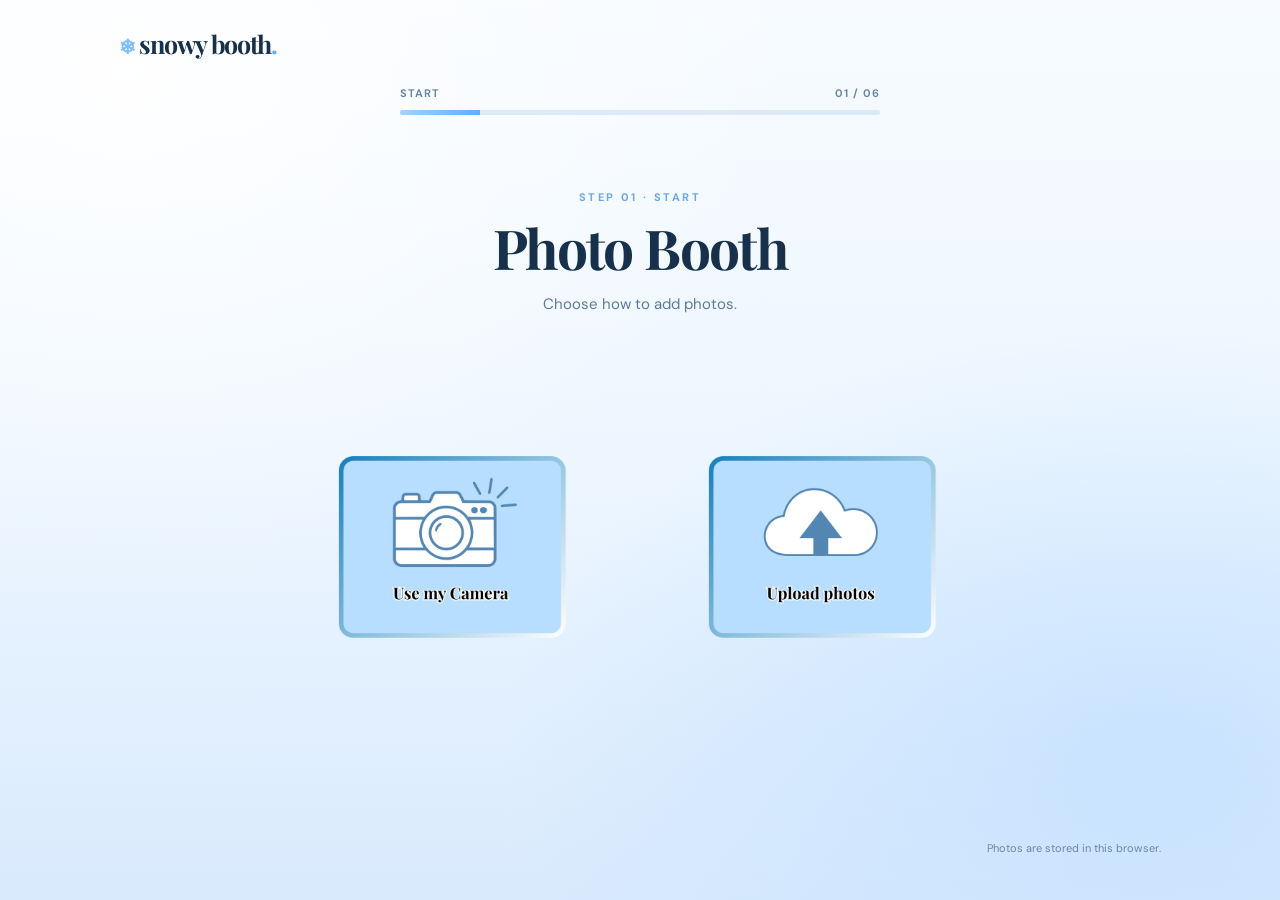
==== commit ff8ea273: "Remove gallery link from header and update render function to eliminate gallery navigation" ====
--- a/index.html
+++ b/index.html
@@ -30,12 +30,6 @@
             >.</span
           >
         </div>
-        <a
-          class="gallery-top-link image-gallery-link"
-          href="gallery.html"
-          aria-label="Open gallery"
-          ><img src="assets/gallery-button.png" alt="My Gallery"
-        /></a>
       </header>
       <div class="progress-wrap">
         <div class="progress-label">
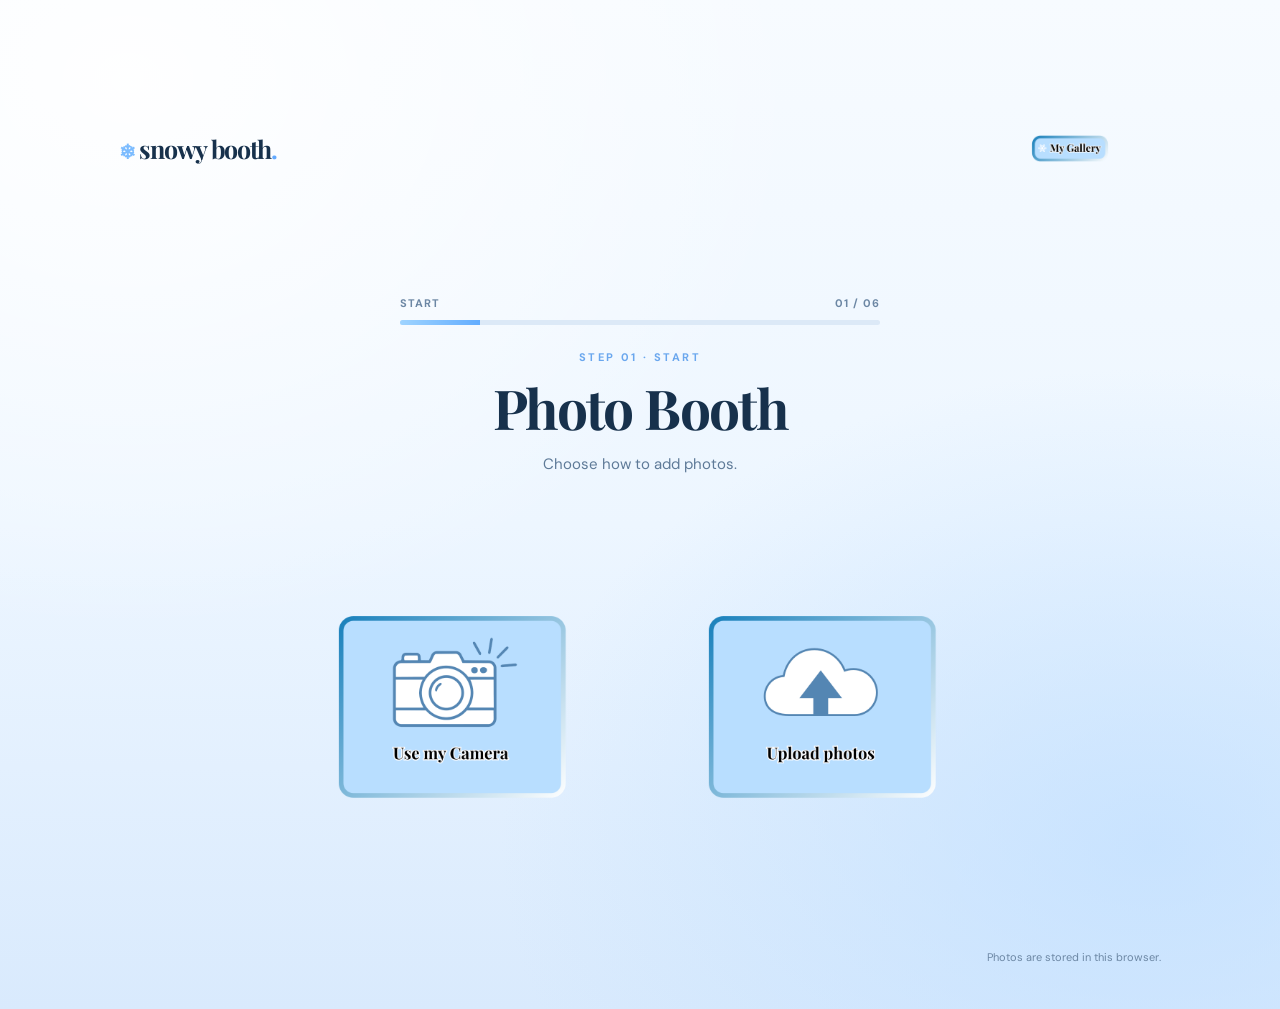
==== commit b6c45ea2: "Add gallery link to header and update result rendering with gallery access" ====
--- a/index.html
+++ b/index.html
@@ -30,6 +30,12 @@
             >.</span
           >
         </div>
+        <a
+          class="gallery-top-link image-gallery-link"
+          href="gallery.html"
+          aria-label="Open gallery"
+          ><img src="assets/gallery-button.png" alt="My Gallery"
+        /></a>
       </header>
       <div class="progress-wrap">
         <div class="progress-label">
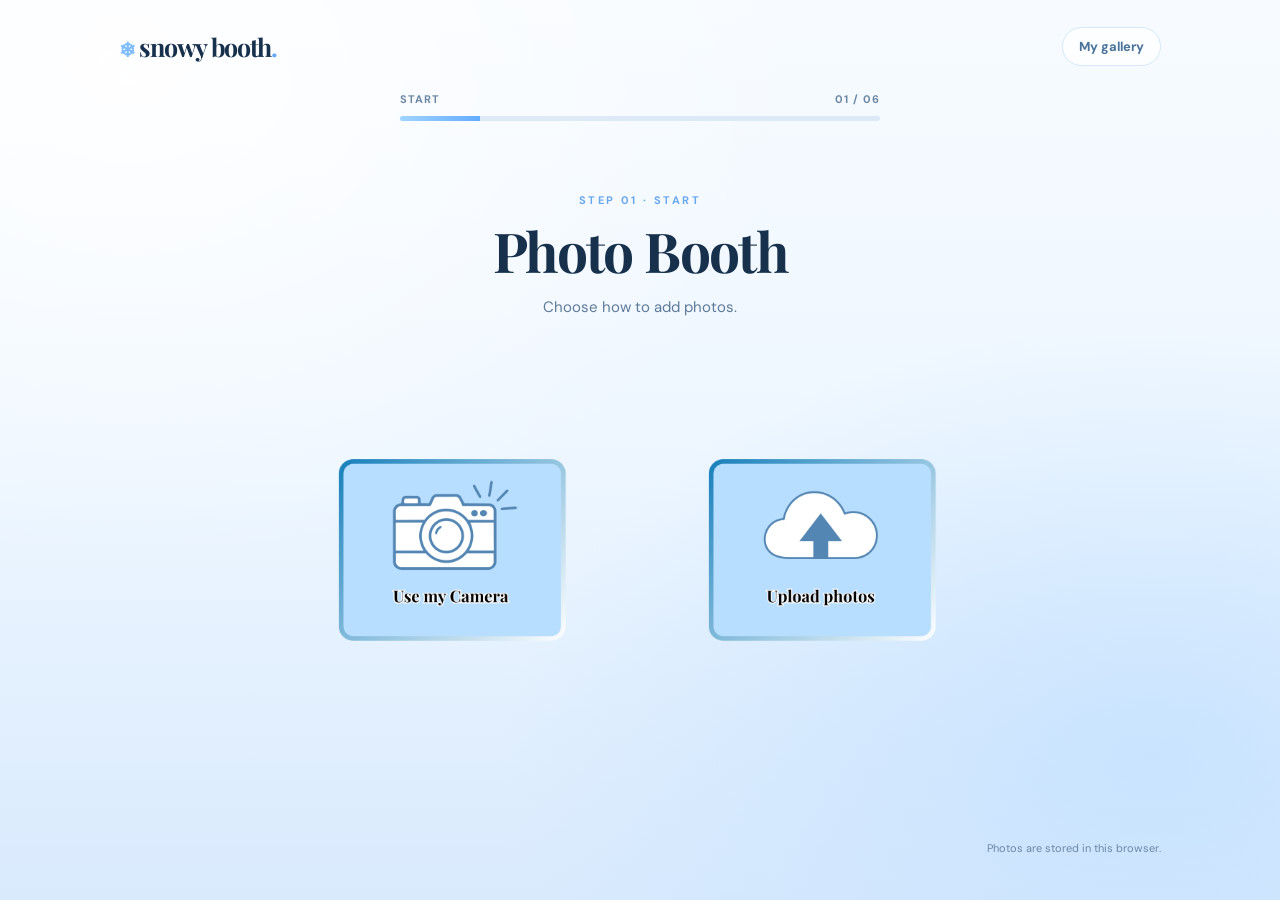
==== commit 9b4cab88: "Refactor gallery link in index.html" ====
--- a/index.html
+++ b/index.html
@@ -30,12 +30,9 @@
             >.</span
           >
         </div>
-        <a
-          class="gallery-top-link image-gallery-link"
-          href="gallery.html"
-          aria-label="Open gallery"
-          ><img src="assets/gallery-button.png" alt="My Gallery"
-        /></a>
+        <a class="gallery-top-link" href="gallery.html">
+          My gallery
+        </a>
       </header>
       <div class="progress-wrap">
         <div class="progress-label">
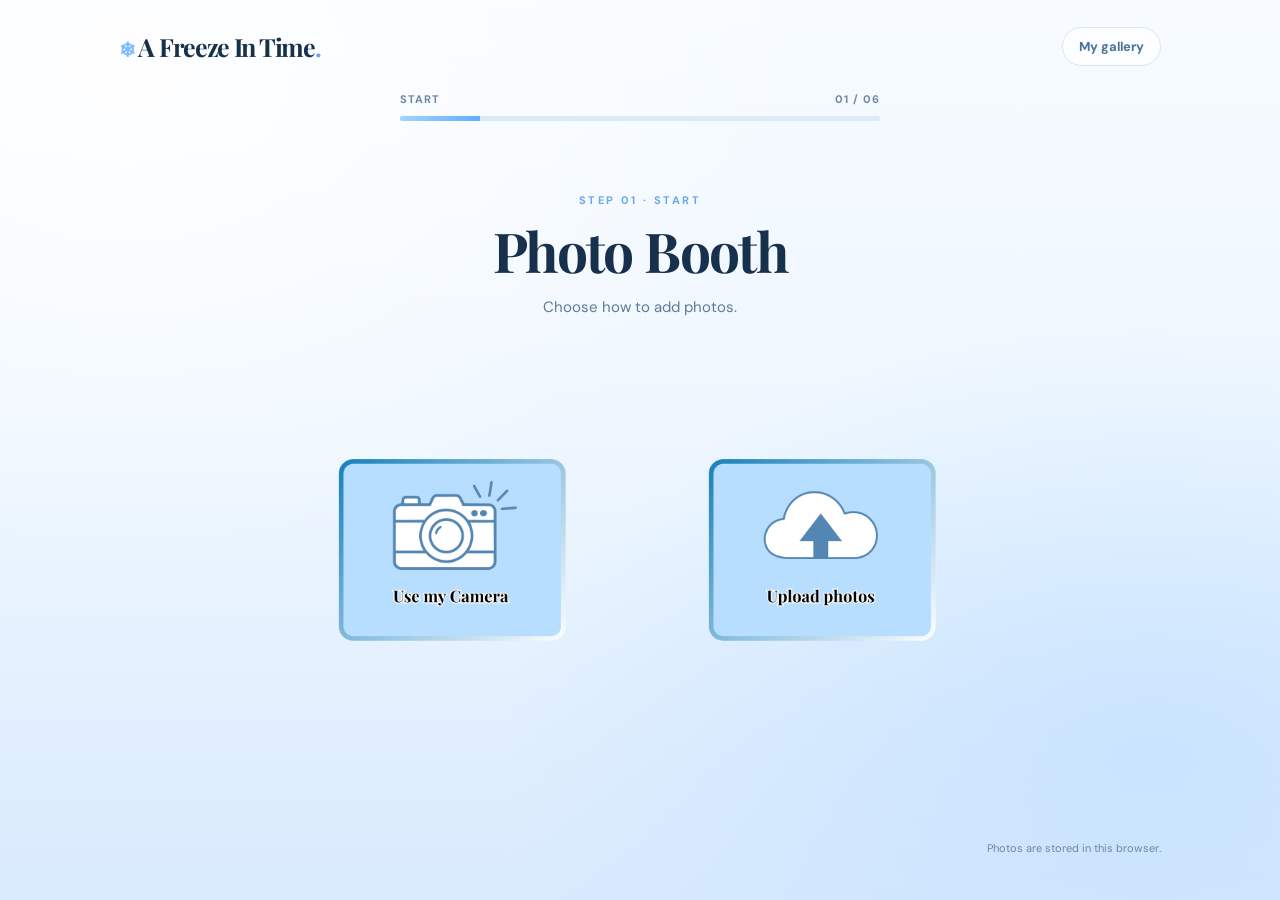
==== commit c2fa5265: "Change title from 'Snowy Booth' to 'A Freeze In Time'" ====
--- a/index.html
+++ b/index.html
@@ -4,7 +4,7 @@
     <meta charset="UTF-8" />
     <meta name="viewport" content="width=device-width,initial-scale=1.0" />
     <meta name="theme-color" content="#dff1ff" />
-    <title>Snowy Booth</title>
+    <title>A Freeze In Time</title>
     <link rel="preconnect" href="https://fonts.googleapis.com" />
     <link rel="preconnect" href="https://fonts.gstatic.com" crossorigin />
     <link
@@ -26,7 +26,7 @@
     <div class="shell">
       <header class="brand">
         <div class="logo">
-          <span class="flower">❄</span> snowy booth<span style="color: #62a9ff"
+          <span class="flower">❄</span> A Freeze In Time<span style="color: #62a9ff"
             >.</span
           >
         </div>
--- a/style.css
+++ b/style.css
@@ -611,22 +611,25 @@
 }
 
 .gallery-top-link {
-  font-size: 13px;
-  text-decoration: none;
-  color: #a44772;
-  background: #fff;
-  border: 1px solid #f1dce4;
+  display: inline-flex;
+  align-items: center;
+  justify-content: center;
   padding: 10px 16px;
   border-radius: 99px;
+  background: rgba(255, 255, 255, 0.8);
+  border: 1px solid #d7e7f8;
+  color: #4a7399;
+  font-size: 13px;
   font-weight: 700;
-  transition:
-    transform 0.2s,
-    background 0.2s;
-}
+  text-decoration: none;
+  transition: transform 0.2s, background 0.2s;
+}
+
 .gallery-top-link:hover {
   transform: translateY(-2px);
-  background: #fff0f6;
-}
+  background: #f2f9ff;
+}
+
 .save-status {
   font-size: 12px;
   color: #826777;
